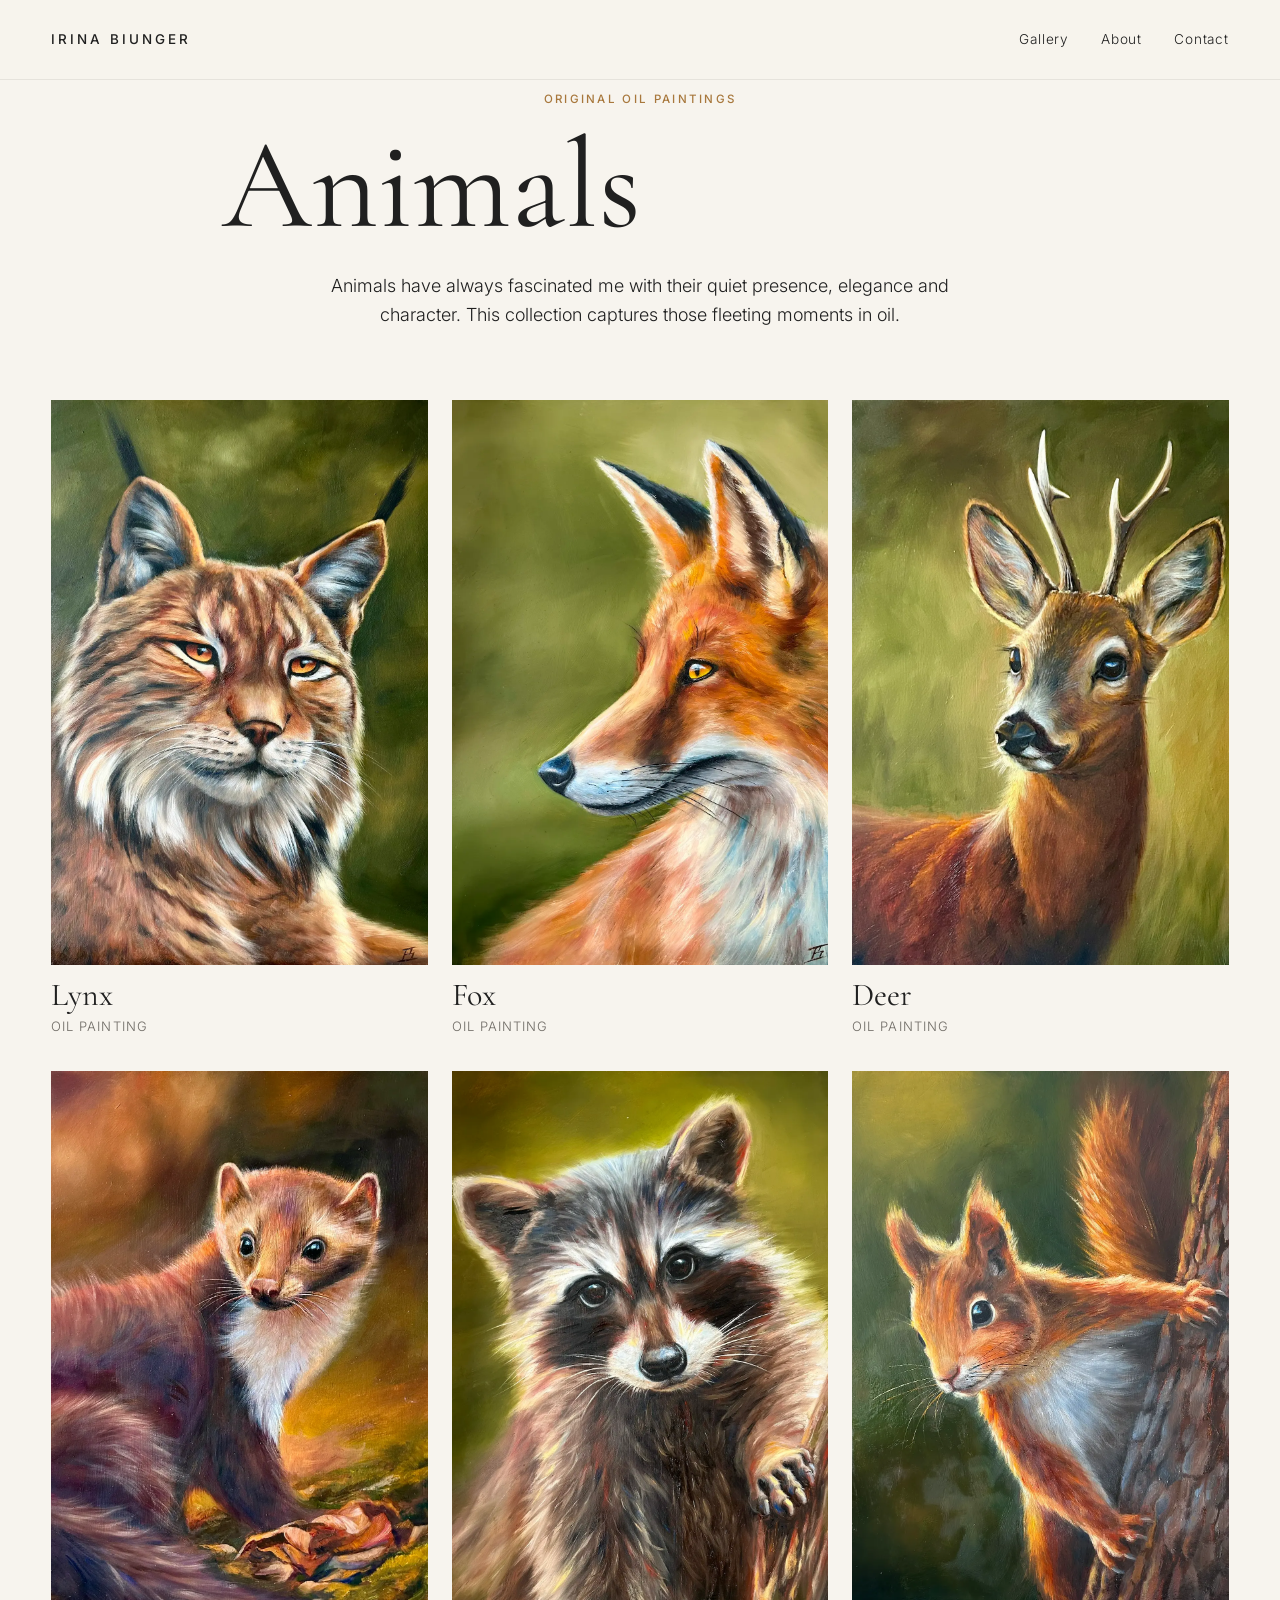
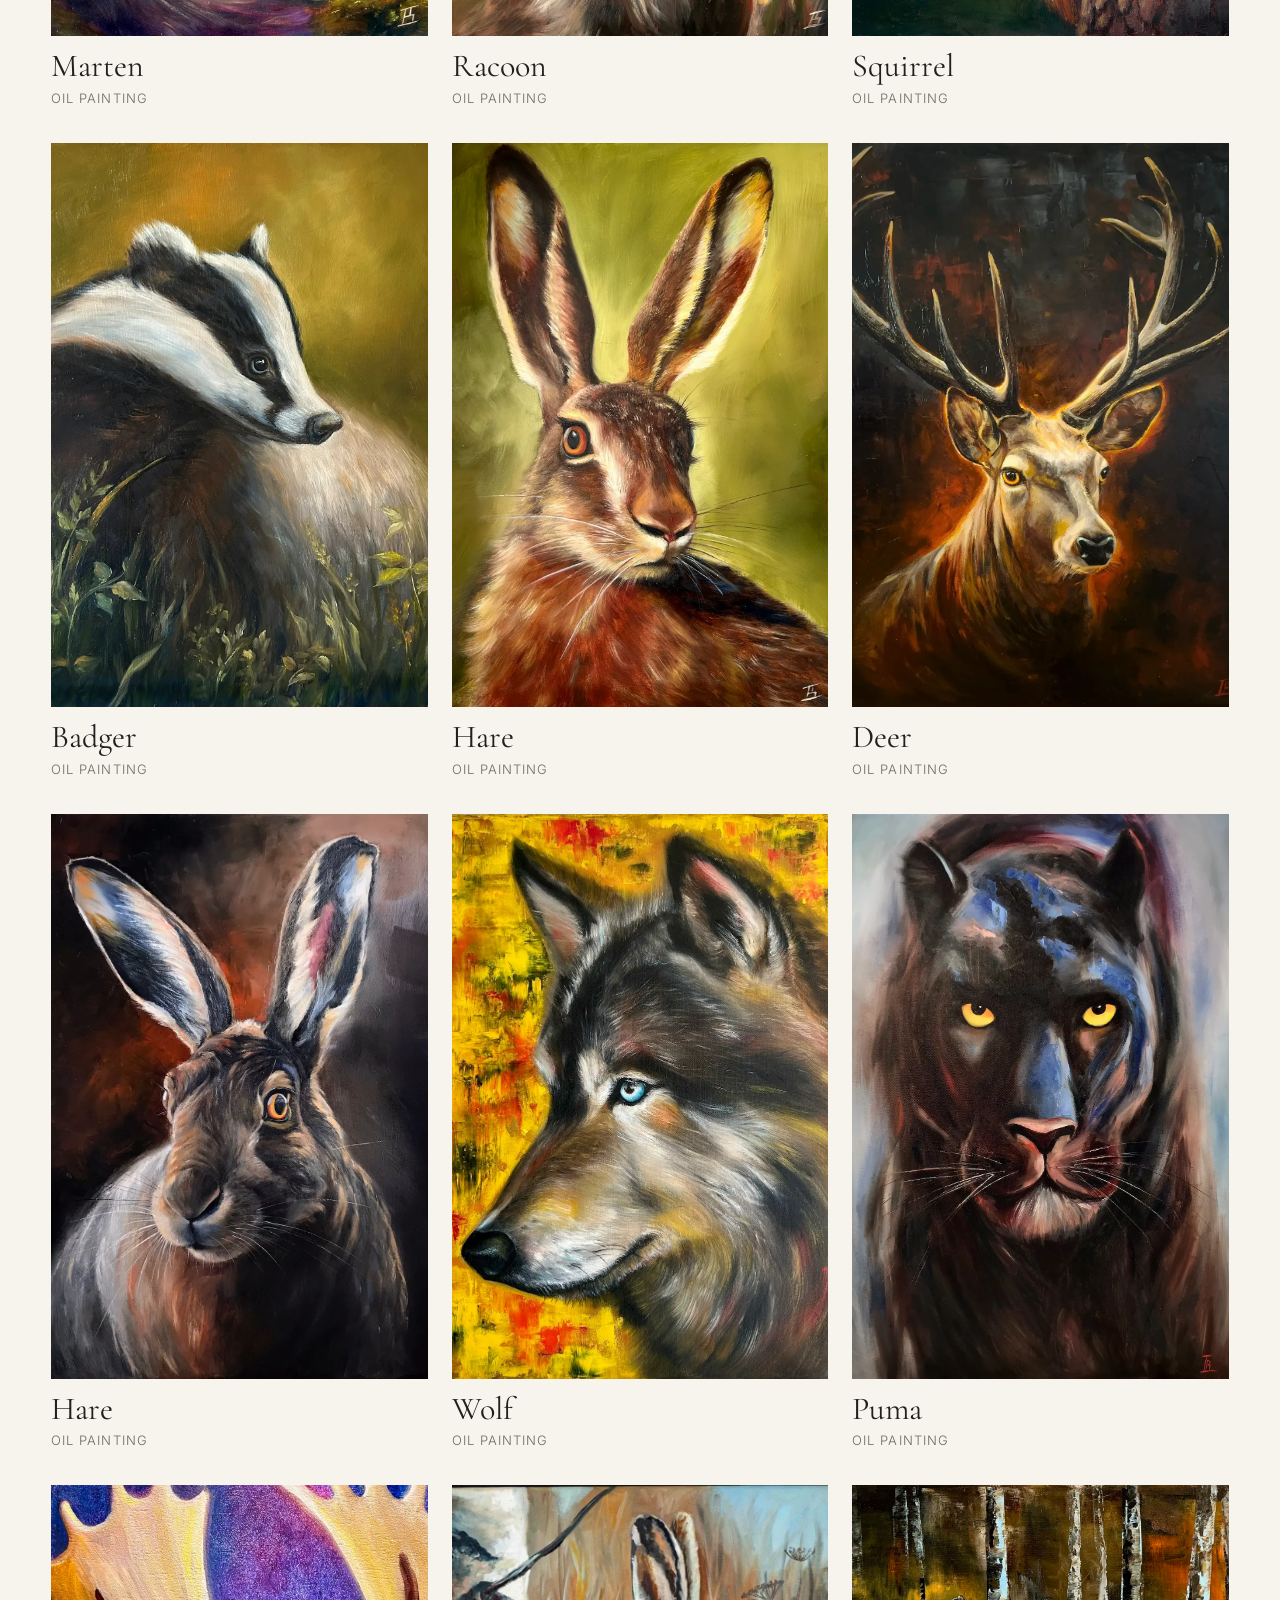
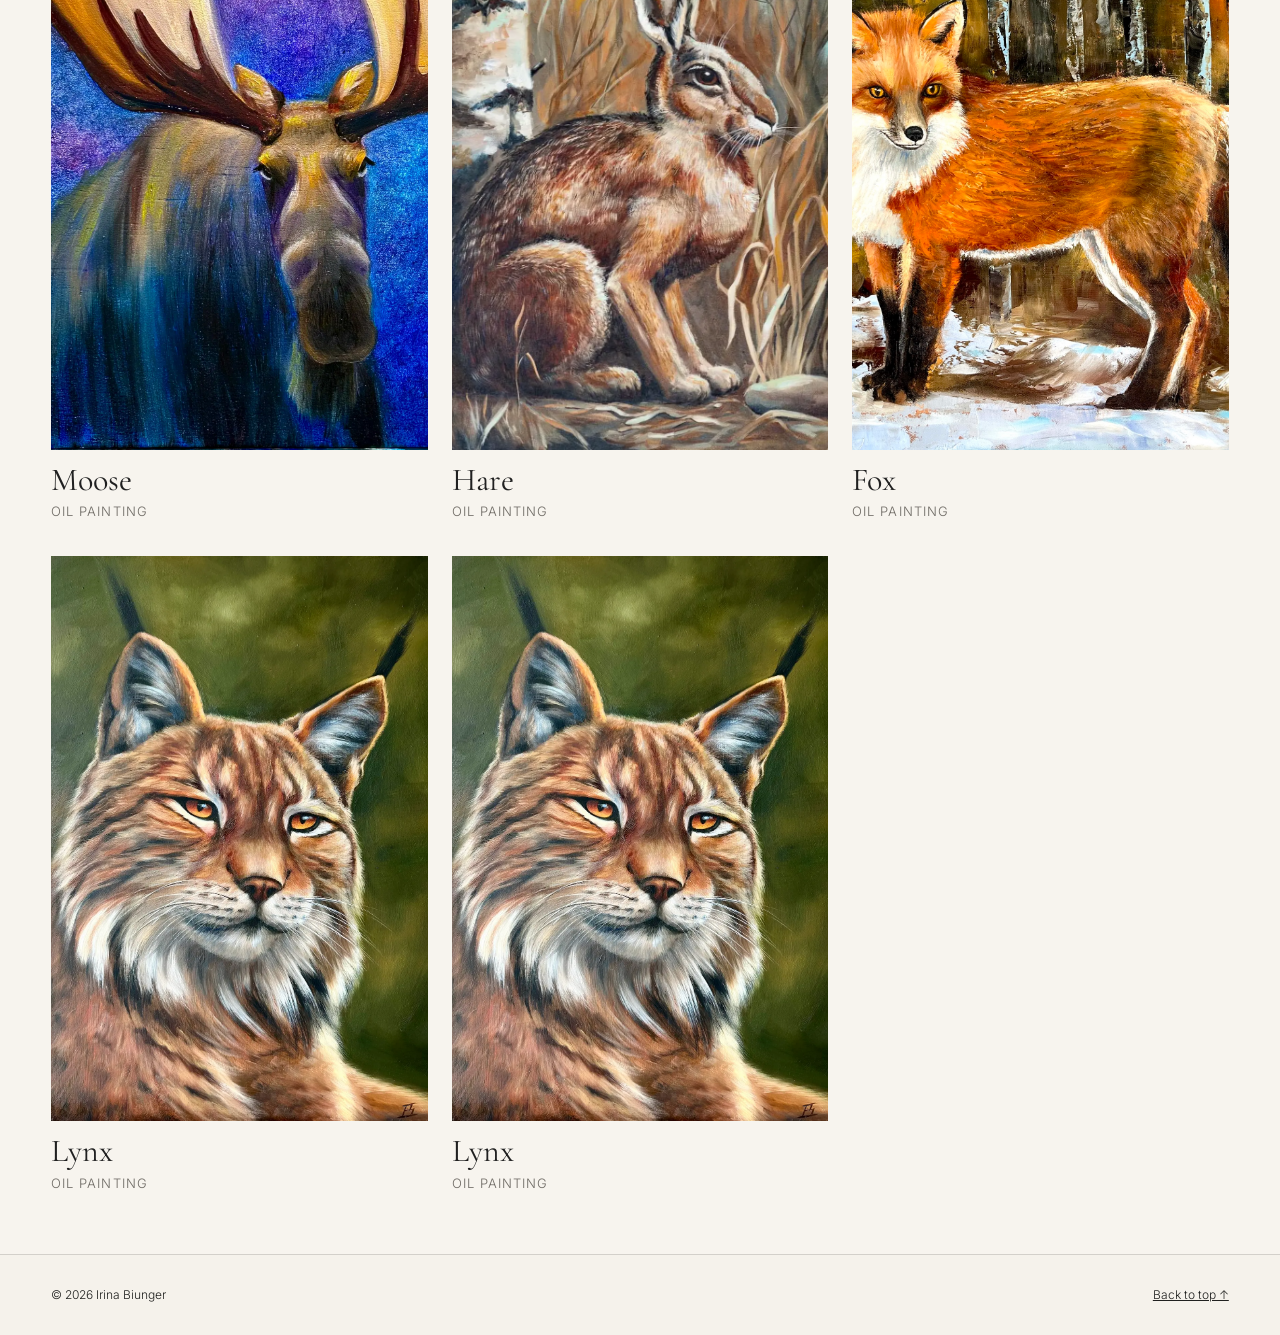
==== animals.html @ ee0f9d4d "Animals added" ====
<!DOCTYPE html>
<html lang="en">
<head>
  <meta charset="UTF-8">
  <meta name="viewport" content="width=device-width, initial-scale=1.0">
  <meta name="description" content="Original animal paintings by artist Irina Biunger. A collection of oil paintings inspired by deers, hares and other animals.">
  <title>Bird Paintings | Irina Biunger</title>
  <link rel="preconnect" href="https://fonts.googleapis.com">
  <link rel="preconnect" href="https://fonts.gstatic.com" crossorigin>
  <link href="https://fonts.googleapis.com/css2?family=Cormorant+Garamond:wght@400;500;600&family=Inter:wght@300;400;500&display=swap" rel="stylesheet">
  <link rel="stylesheet" href="style.css">
</head>
<body>
  <header class="site-header">
    <a class="logo" href="index.html">IRINA BIUNGER</a>
    <button class="menu-button" aria-label="Open menu" aria-expanded="false">Menu</button>
    <nav class="nav" aria-label="Main navigation">
      <a href="#gallery">Gallery</a>
      <a href="#about">About</a>
      <a href="#contact">Contact</a>
    </nav>
  </header>

  <main>
    <section class="collection-hero">
    <p class="eyebrow">Original oil paintings</p>
    <h1>Animals</h1>

    <p class="collection-intro">
      Animals have always fascinated me with their quiet presence, elegance and character. This collection captures those fleeting moments in oil.
    </p>
  </section>

  <section class="collection-section">
    <div class="collection-grid">
      
         <article class="painting-card">
        <img
          src="images/forest_encounters/animals-lynx-1.webp"
          alt="Lynx oil painting by Irina Biunger"
        >

         <div class="painting-details">
          <h2>Lynx</h2>
          <p>Oil painting</p>
        </div>
      </article>

        <article class="painting-card">
        <img
          src="images/forest_encounters/animals-fox-1.webp"
          alt="Fox oil painting by Irina Biunger"
        >

         <div class="painting-details">
          <h2>Fox</h2>
          <p>Oil painting</p>
        </div>
      </article>

        <article class="painting-card">
        <img
          src="images/forest_encounters/animals-deer-1.webp"
          alt="Deer oil painting by Irina Biunger"
        >

         <div class="painting-details">
          <h2>Deer</h2>
          <p>Oil painting</p>
        </div>
      </article>

        <article class="painting-card">
        <img
          src="images/forest_encounters/animals-marten-1.webp"
          alt="Marten oil painting by Irina Biunger"
        >

         <div class="painting-details">
          <h2>Marten</h2>
          <p>Oil painting</p>
        </div>
      </article>

        <article class="painting-card">
        <img
          src="images/forest_encounters/animals-racoon-1.webp"
          alt="Racoon oil painting by Irina Biunger"
        >

         <div class="painting-details">
          <h2>Racoon</h2>
          <p>Oil painting</p>
        </div>
      </article>

        <article class="painting-card">
        <img
          src="images/forest_encounters/animals-squirrel-1.webp"
          alt="Squirrel oil painting by Irina Biunger"
        >

         <div class="painting-details">
          <h2>Squirrel</h2>
          <p>Oil painting</p>
        </div>
      </article>

        <article class="painting-card">
        <img
          src="images/forest_encounters/animals-badger-1.webp"
          alt="Badger oil painting by Irina Biunger"
        >

         <div class="painting-details">
          <h2>Badger</h2>
          <p>Oil painting</p>
        </div>
      </article>

        <article class="painting-card">
        <img
          src="images/forest_encounters/animals-hare-1.webp"
          alt="Hare oil painting by Irina Biunger"
        >

         <div class="painting-details">
          <h2>Hare</h2>
          <p>Oil painting</p>
        </div>
      </article>

        <article class="painting-card">
        <img
          src="images/forest_encounters/animals-deer-2.webp"
          alt="Deer oil painting by Irina Biunger"
        >

         <div class="painting-details">
          <h2>Deer</h2>
          <p>Oil painting</p>
        </div>
      </article>

        <article class="painting-card">
        <img
          src="images/forest_encounters/animals-hare-2.webp"
          alt="Hare oil painting by Irina Biunger"
        >

         <div class="painting-details">
          <h2>Hare</h2>
          <p>Oil painting</p>
        </div>
      </article>

        <article class="painting-card">
        <img
          src="images/forest_encounters/animals-wolf-1.webp"
          alt="Wolf oil painting by Irina Biunger"
        >

         <div class="painting-details">
          <h2>Wolf</h2>
          <p>Oil painting</p>
        </div>
      </article>

        <article class="painting-card">
        <img
          src="images/forest_encounters/animals-puma-1.webp"
          alt="Puma oil painting by Irina Biunger"
        >

         <div class="painting-details">
          <h2>Puma</h2>
          <p>Oil painting</p>
        </div>

      </article>
        <article class="painting-card">
        <img
          src="images/forest_encounters/animals-moose-1.webp"
          alt="Moose oil painting by Irina Biunger"
        >

         <div class="painting-details">
          <h2>Moose</h2>
          <p>Oil painting</p>
        </div>
      </article>

        <article class="painting-card">
        <img
          src="images/forest_encounters/animals-hare-3.webp"
          alt="Hare oil painting by Irina Biunger"
        >

         <div class="painting-details">
          <h2>Hare</h2>
          <p>Oil painting</p>
        </div>
      </article>

        <article class="painting-card">
        <img
          src="images/forest_encounters/animals-fox-2.JPEG"
          alt="Fox oil painting by Irina Biunger"
        >

         <div class="painting-details">
          <h2>Fox</h2>
          <p>Oil painting</p>
        </div>
      </article>

        <article class="painting-card">
        <img
          src="images/forest_encounters/animals-lynx-1.webp"
          alt="Lynx oil painting by Irina Biunger"
        >

         <div class="painting-details">
          <h2>Lynx</h2>
          <p>Oil painting</p>
        </div>
      </article>

        <article class="painting-card">
        <img
          src="images/forest_encounters/animals-lynx-1.webp"
          alt="Lynx oil painting by Irina Biunger"
        >

         <div class="painting-details">
          <h2>Lynx</h2>
          <p>Oil painting</p>
        </div>
      </article>


      
       




    </div>
  </section>
  </main>

  <footer>
    <p>© <span id="year"></span> Irina Biunger</p>
    <a href="#home">Back to top ↑</a>
  </footer>

  <script src="script.js"></script>
</body>
</html>
---- style.css ----
* {
  box-sizing: border-box;
}

:root {
  --ink: #20211f;
  --paper: #f5f2eb;
  --soft: #e9e4da;
  --muted: #6c6d67;
  --line: rgba(32, 33, 31, 0.16);
}

html {
  scroll-behavior: smooth;
}

body {
  margin: 0;
  background: var(--paper);
  color: var(--ink);
  font-family: "Inter", Arial, sans-serif;
  font-weight: 300;
  line-height: 1.7;
}

img {
  display: block;
  width: 100%;
}

a {
  color: inherit;
}

.site-header {
  position: absolute;
  z-index: 10;
  top: 0;
  left: 0;
  width: 100%;
  display: flex;
  align-items: center;
  justify-content: space-between;
  padding: 28px 4vw;
  color: white;
}

.logo {
  text-decoration: none;
  font-size: 0.84rem;
  font-weight: 500;
  letter-spacing: 0.22em;
}

.nav {
  display: flex;
  gap: 32px;
}

.nav a {
  text-decoration: none;
  font-size: 0.85rem;
  letter-spacing: 0.06em;
}

.menu-button {
  display: none;
  padding: 0;
  border: 0;
  background: transparent;
  color: inherit;
  font: inherit;
}


.eyebrow {
  margin: 0 0 16px;
  font-size: 0.72rem;
  font-weight: 500;
  letter-spacing: 0.2em;
  text-transform: uppercase;
}

h1, h2, h3 {
  font-family: "Cormorant Garamond", Georgia, serif;
  font-weight: 500;
  line-height: 0.98;
}

h1 {
  max-width: 760px;
  margin: 0 0 42px;
  font-size: clamp(4rem, 9vw, 8rem);
}

h2 {
  margin: 0;
  font-size: clamp(3rem, 6vw, 5.6rem);
}

h3 {
  margin: 0;
  font-size: 2.15rem;
}

.button {
  display: inline-block;
  padding: 13px 22px;
  border: 1px solid;
  text-decoration: none;
  font-size: 0.75rem;
  font-weight: 500;
  letter-spacing: 0.13em;
  text-transform: uppercase;
}

.button-light {
  border-color: rgba(255,255,255,.7);
}

.button-light:hover {
  background: white;
  color: var(--ink);
}

.intro {
  max-width: 1080px;
  margin: 0 auto;
  padding: 130px 6vw;
  text-align: center;
}

.intro h2 {
  font-size: clamp(2.7rem, 5vw, 5rem);
  line-height: 1.05;
}

.gallery-section {
  padding: 40px 4vw 130px;
}

.section-heading {
  display: grid;
  grid-template-columns: 1fr 1fr;
  align-items: end;
  gap: 40px;
  margin-bottom: 48px;
  padding-bottom: 25px;
  border-bottom: 1px solid var(--line);
}

.section-heading > p {
  max-width: 490px;
  justify-self: end;
  margin: 0;
  color: var(--muted);
}

.gallery-grid {
  display: grid;
  grid-template-columns: repeat(3, minmax(0, 1fr));
  gap: 32px;
}

.art-card {
  position: relative;
  min-height: 560px;
  overflow: hidden;
  background: var(--soft);
}

.art-card-large {
  min-height: 760px;
}

.art-card-wide {
  grid-column: 1 / -1;
  min-height: 620px;
}

.art-card img {
  height: 100%;
  object-fit: cover;
  transition: transform .7s ease;
}

.art-card:hover img {
  transform: scale(1.025);
}

.art-info {
  position: absolute;
  right: 0;
  bottom: 0;
  left: 0;
  padding: 55px 32px 28px;
  color: white;
  background: linear-gradient(transparent, rgba(0,0,0,.68));
}

.art-info p {
  margin: 7px 0 0;
  font-size: .78rem;
  letter-spacing: .08em;
  text-transform: uppercase;
}

.about-section {
  display: grid;
  grid-template-columns: 1.05fr .95fr;
  min-height: 760px;
  background: #dfddd5;
}

.about-image img {
  height: 100%;
  object-fit: cover;
}

.about-text {
  display: flex;
  flex-direction: column;
  justify-content: center;
  padding: 8vw;
}

.about-text h2 {
  margin-bottom: 35px;
}

.about-text p {
  max-width: 560px;
  color: #4e504b;
}

.text-link {
  width: fit-content;
  margin-top: 18px;
  padding-bottom: 5px;
  border-bottom: 1px solid;
  text-decoration: none;
  font-size: .78rem;
  font-weight: 500;
  letter-spacing: .12em;
  text-transform: uppercase;
}

.contact-section {
  padding: 140px 6vw;
  text-align: center;
}

.contact-section > p:not(.eyebrow):not(.small-note) {
  max-width: 600px;
  margin: 30px auto 42px;
  color: var(--muted);
}

.contact-links {
  display: flex;
  flex-wrap: wrap;
  justify-content: center;
  gap: 15px 34px;
}

.contact-links a {
  text-underline-offset: 7px;
}

.small-note {
  margin-top: 48px;
  font-size: .76rem;
  color: var(--muted);
}

footer {
  display: flex;
  justify-content: space-between;
  padding: 30px 4vw;
  border-top: 1px solid var(--line);
  font-size: .75rem;
}

footer p {
  margin: 0;
}

@media (max-width: 760px) {
  .site-header {
    padding: 22px 20px;
  }

  .menu-button {
    display: block;
    cursor: pointer;
  }

  .nav {
    position: absolute;
    top: 65px;
    right: 20px;
    display: none;
    flex-direction: column;
    gap: 18px;
    min-width: 170px;
    padding: 22px;
    background: rgba(28, 29, 27, .96);
  }

  .nav.open {
    display: flex;
  }

  .hero {
    min-height: 820px;
  }

  .hero-content {
    width: calc(100% - 40px);
  }

  h1 {
    font-size: clamp(3.7rem, 16vw, 5.6rem);
  }

  .intro {
    padding: 95px 22px;
  }

  .gallery-section {
    padding: 30px 20px 90px;
  }

  .section-heading {
    grid-template-columns: 1fr;
  }

  .section-heading > p {
    justify-self: start;
  }

  .gallery-grid {
    grid-template-columns: 1fr;
  }

  .art-card,
  .art-card-large,
  .art-card-wide {
    grid-column: auto;
    min-height: 520px;
  }

  .about-section {
    grid-template-columns: 1fr;
  }

  .about-image {
    min-height: 520px;
  }

  .about-text {
    padding: 85px 24px;
  }

  .contact-section {
    padding: 100px 22px;
  }

  footer {
    gap: 20px;
    padding: 27px 20px;
  }
}
.hero {
  min-height: calc(100vh - 90px);
  display: grid;
  grid-template-columns: minmax(320px, 0.9fr) minmax(500px, 1.4fr);
  align-items: center;
  gap: 48px;
  padding: 40px 4%;
  background: #f7f4ee;
  color: #202020;
}

.hero-text {
  max-width: 620px;
}

.hero .eyebrow {
  margin: 0 0 26px;
  color: #a8783d;
  font-size: 13px;
  font-weight: 500;
  letter-spacing: 0.18em;
  text-transform: uppercase;
}

.hero h1 {
  margin: 0;
  font-family: "Cormorant Garamond", serif;
  font-size: clamp(64px, 6.5vw, 112px);
  font-weight: 400;
  line-height: 0.88;
  letter-spacing: -0.03em;
}

.hero-description {
  max-width: 540px;
  margin: 34px 0 0;
  font-size: 17px;
  line-height: 1.65;
}

.hero-buttons {
  display: flex;
  flex-wrap: wrap;
  gap: 16px;
  margin-top: 34px;
}

.hero .button {
  display: inline-flex;
  align-items: center;
  justify-content: center;
  min-height: 52px;
  padding: 0 28px;
  text-decoration: none;
  text-transform: uppercase;
  letter-spacing: 0.12em;
  font-size: 12px;
}

.button-dark {
  border: 1px solid #202020;
  background: #202020;
  color: #ffffff;
}

.button-outline {
  border: 1px solid #8d8d8d;
  background: transparent;
  color: #202020;
}

.hero-artworks {
  display: grid;
  grid-template-columns: 1fr 1fr;
  gap: 12px;
  height: min(76vh, 760px);
}

.hero-artworks img {
  width: 100%;
  height: 100%;
  min-width: 0;
  object-fit: cover;
  object-position: center;
  display: block;
}

@media (max-width: 1000px) {
  .hero {
    grid-template-columns: 1fr;
    padding-top: 120px;
  }

  .hero-artworks {
    height: 620px;
  }
}

@media (max-width: 650px) {
  .hero {
    padding: 110px 20px 30px;
  }

  .hero h1 {
    font-size: clamp(56px, 17vw, 82px);
  }

  .hero-artworks {
    grid-template-columns: 1fr;
    height: auto;
  }

  .hero-artworks img {
    height: 500px;
  }
}
.site-header {
    color: #202020;
    background: rgba(247, 244, 238, 0.96);
    border-bottom: 1px solid rgba(32, 32, 32, 0.08);
}

.site-header .logo,
.site-header .nav a,
.site-header .menu-button {
    color: #202020;
}

.card-link {
    text-decoration: none;
    color: inherit;
    display: block;
}

.collection-hero {
  padding: 90px 4vw 60px;
  background: #f7f4ee;
  color: #202020;
  text-align: center;
}

.collection-hero .eyebrow {
  margin: 0 0 18px;
  color: #a8783d;
}

.collection-hero h1 {
  margin: 0;
  font-family: "Cormorant Garamond", serif;
  font-size: clamp(72px, 10vw, 150px);
  font-weight: 400;
  line-height: 0.9;
}

.collection-intro {
  max-width: 620px;
  margin: 28px auto 0;
  font-size: 18px;
  line-height: 1.65;
}

.collection-section {
  padding: 10px 4vw 60px;
  background: #f7f4ee;
  color: #202020;
}

.collection-grid {
  display: grid;
  grid-template-columns: repeat(3, minmax(0, 1fr));
  gap: 34px 24px;
  max-width: 1500px;
  margin: 0 auto;
}

.painting-card img {
  display: block;
  width: 100%;
  aspect-ratio: 2 / 3;
  object-fit: cover;
  transition: transform 0.3s ease;
}

.painting-card:hover img {
    transform: scale(1.03);
}

.painting-details {
  padding-top: 14px;
}

.painting-details h2 {
  margin: 0;
  font-family: "Cormorant Garamond", serif;
  font-size: 32px;
  font-weight: 400;
}

.painting-details p {
  margin: 5px 0 0;
  color: #6f6b65;
  font-size: 13px;
  letter-spacing: 0.08em;
  text-transform: uppercase;
}

@media (max-width: 900px) {
  .collection-grid {
    grid-template-columns: repeat(2, minmax(0, 1fr));
  }
}

@media (max-width: 600px) {
  .collection-hero {
    padding: 140px 20px 70px;
  }

  .collection-section {
    padding: 20px 20px 40px;
  }

  .collection-grid {
    grid-template-columns: 1fr;
  }
}
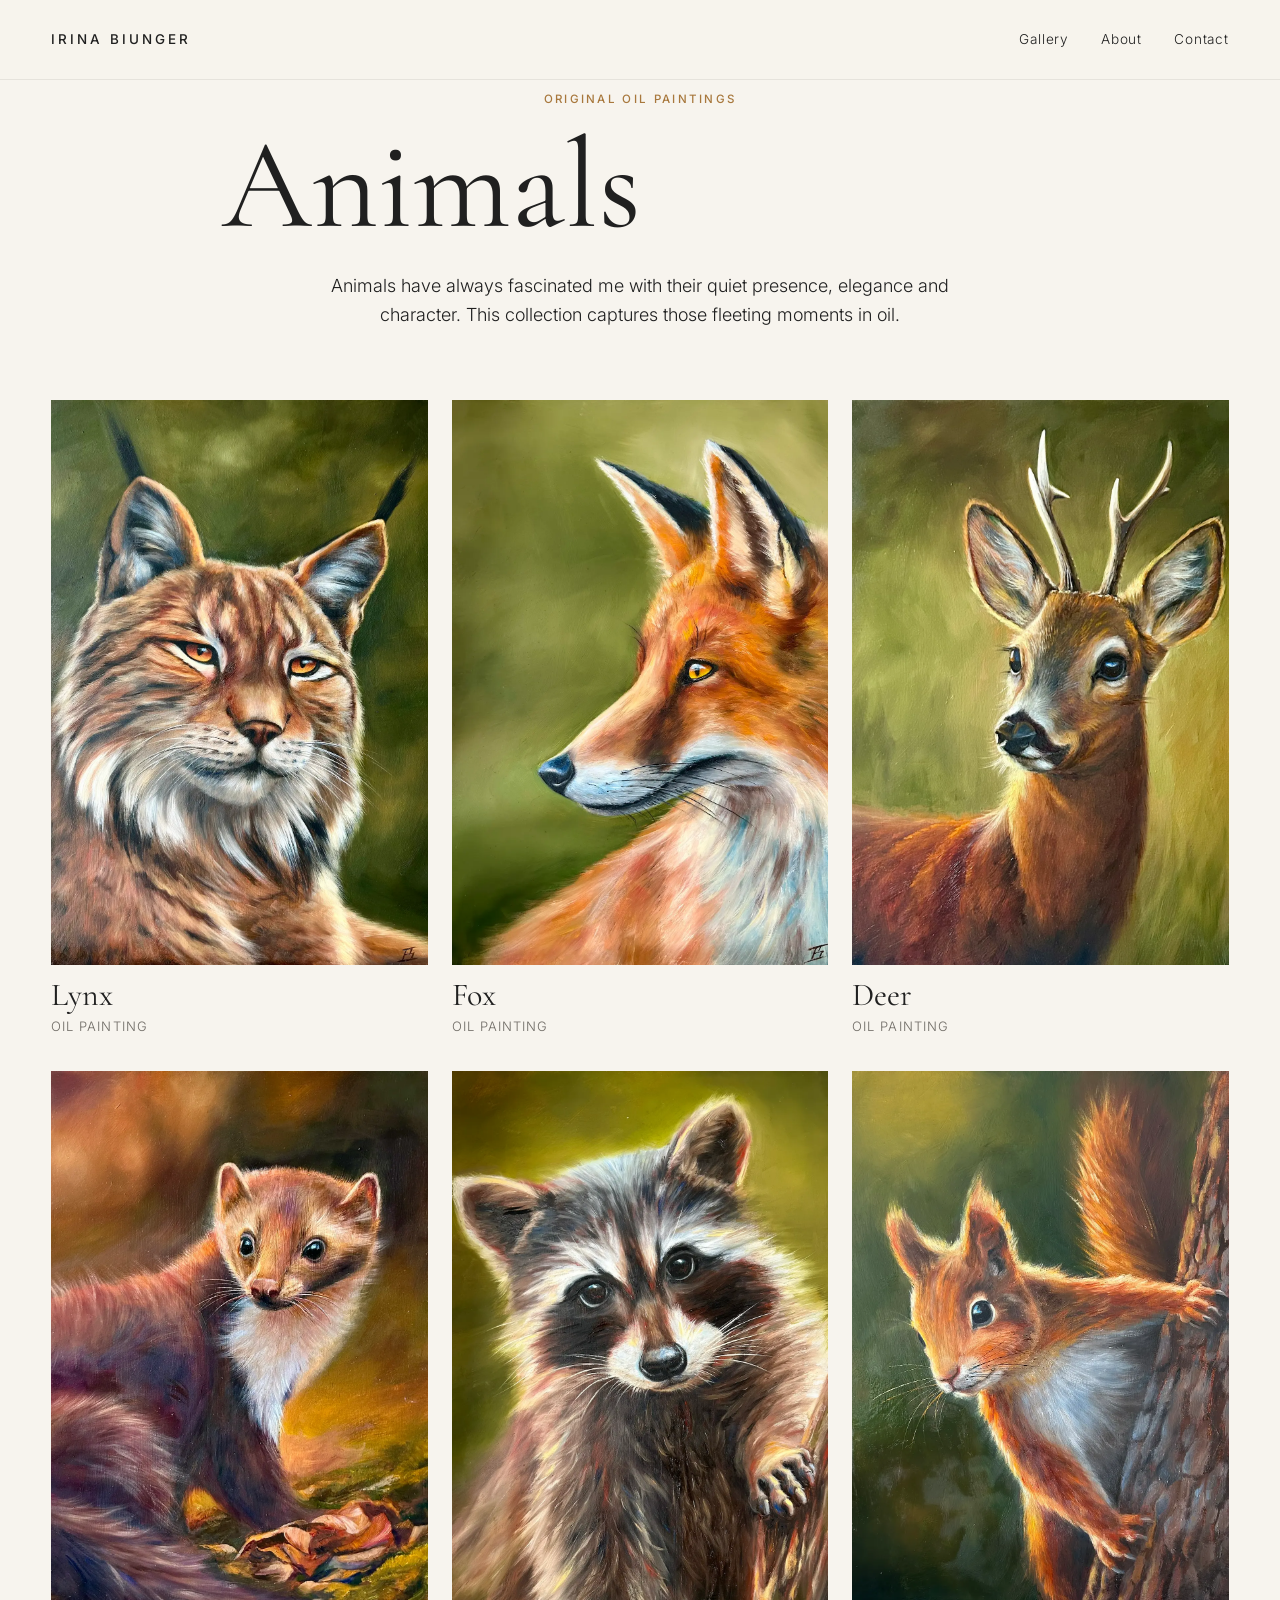
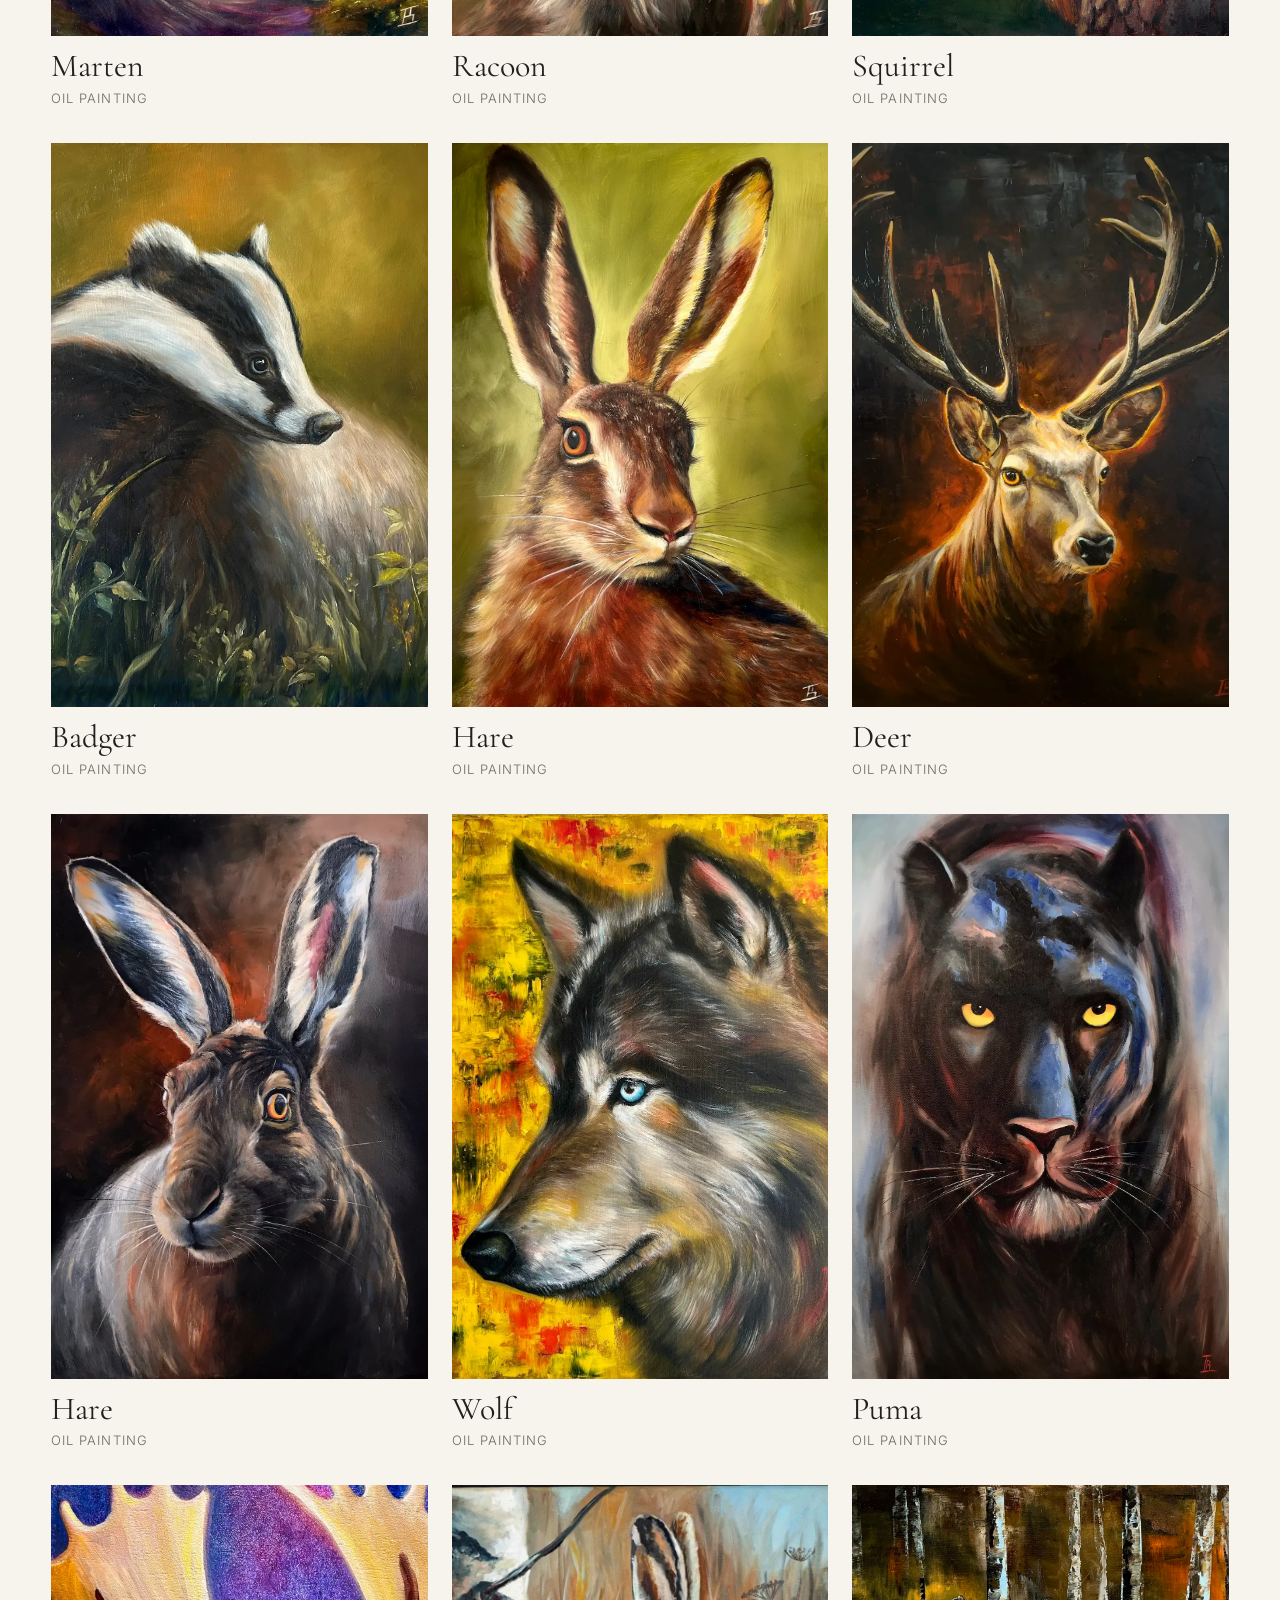
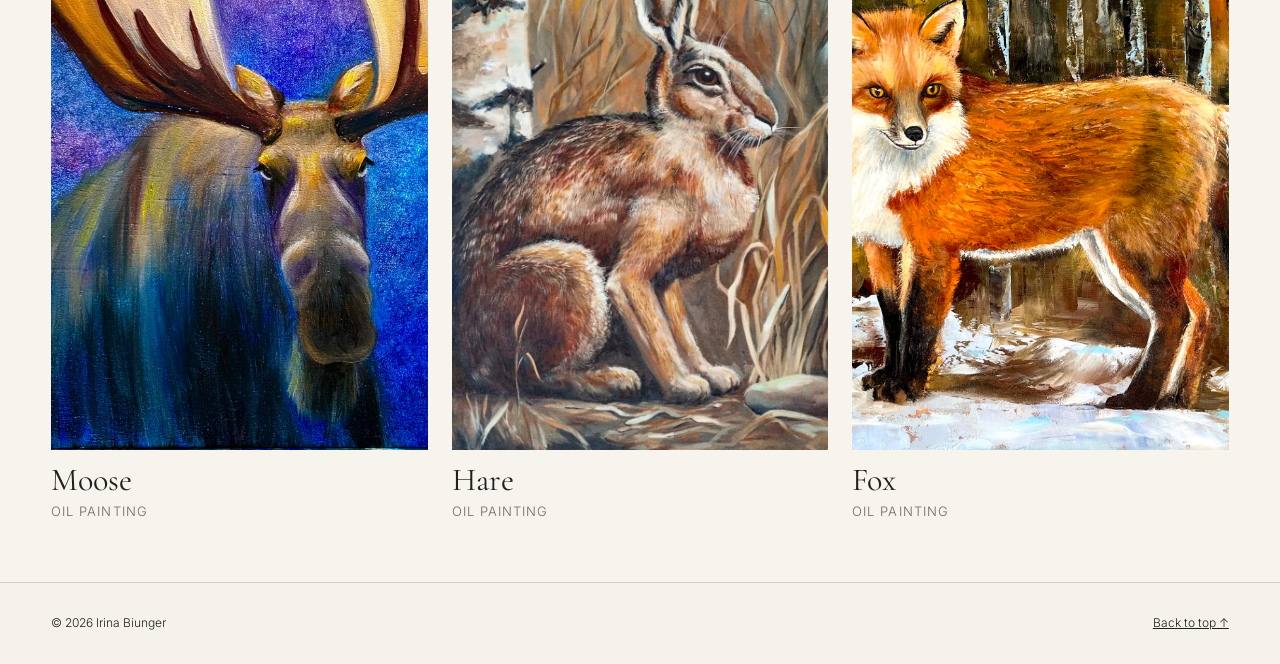
==== commit bcbe045d: "Update animals.html" ====
--- a/animals.html
+++ b/animals.html
@@ -214,35 +214,7 @@
         </div>
       </article>
 
-        <article class="painting-card">
-        <img
-          src="images/forest_encounters/animals-lynx-1.webp"
-          alt="Lynx oil painting by Irina Biunger"
-        >
-
-         <div class="painting-details">
-          <h2>Lynx</h2>
-          <p>Oil painting</p>
-        </div>
-      </article>
-
-        <article class="painting-card">
-        <img
-          src="images/forest_encounters/animals-lynx-1.webp"
-          alt="Lynx oil painting by Irina Biunger"
-        >
-
-         <div class="painting-details">
-          <h2>Lynx</h2>
-          <p>Oil painting</p>
-        </div>
-      </article>
-
-
-      
        
-
-
 
 
     </div>
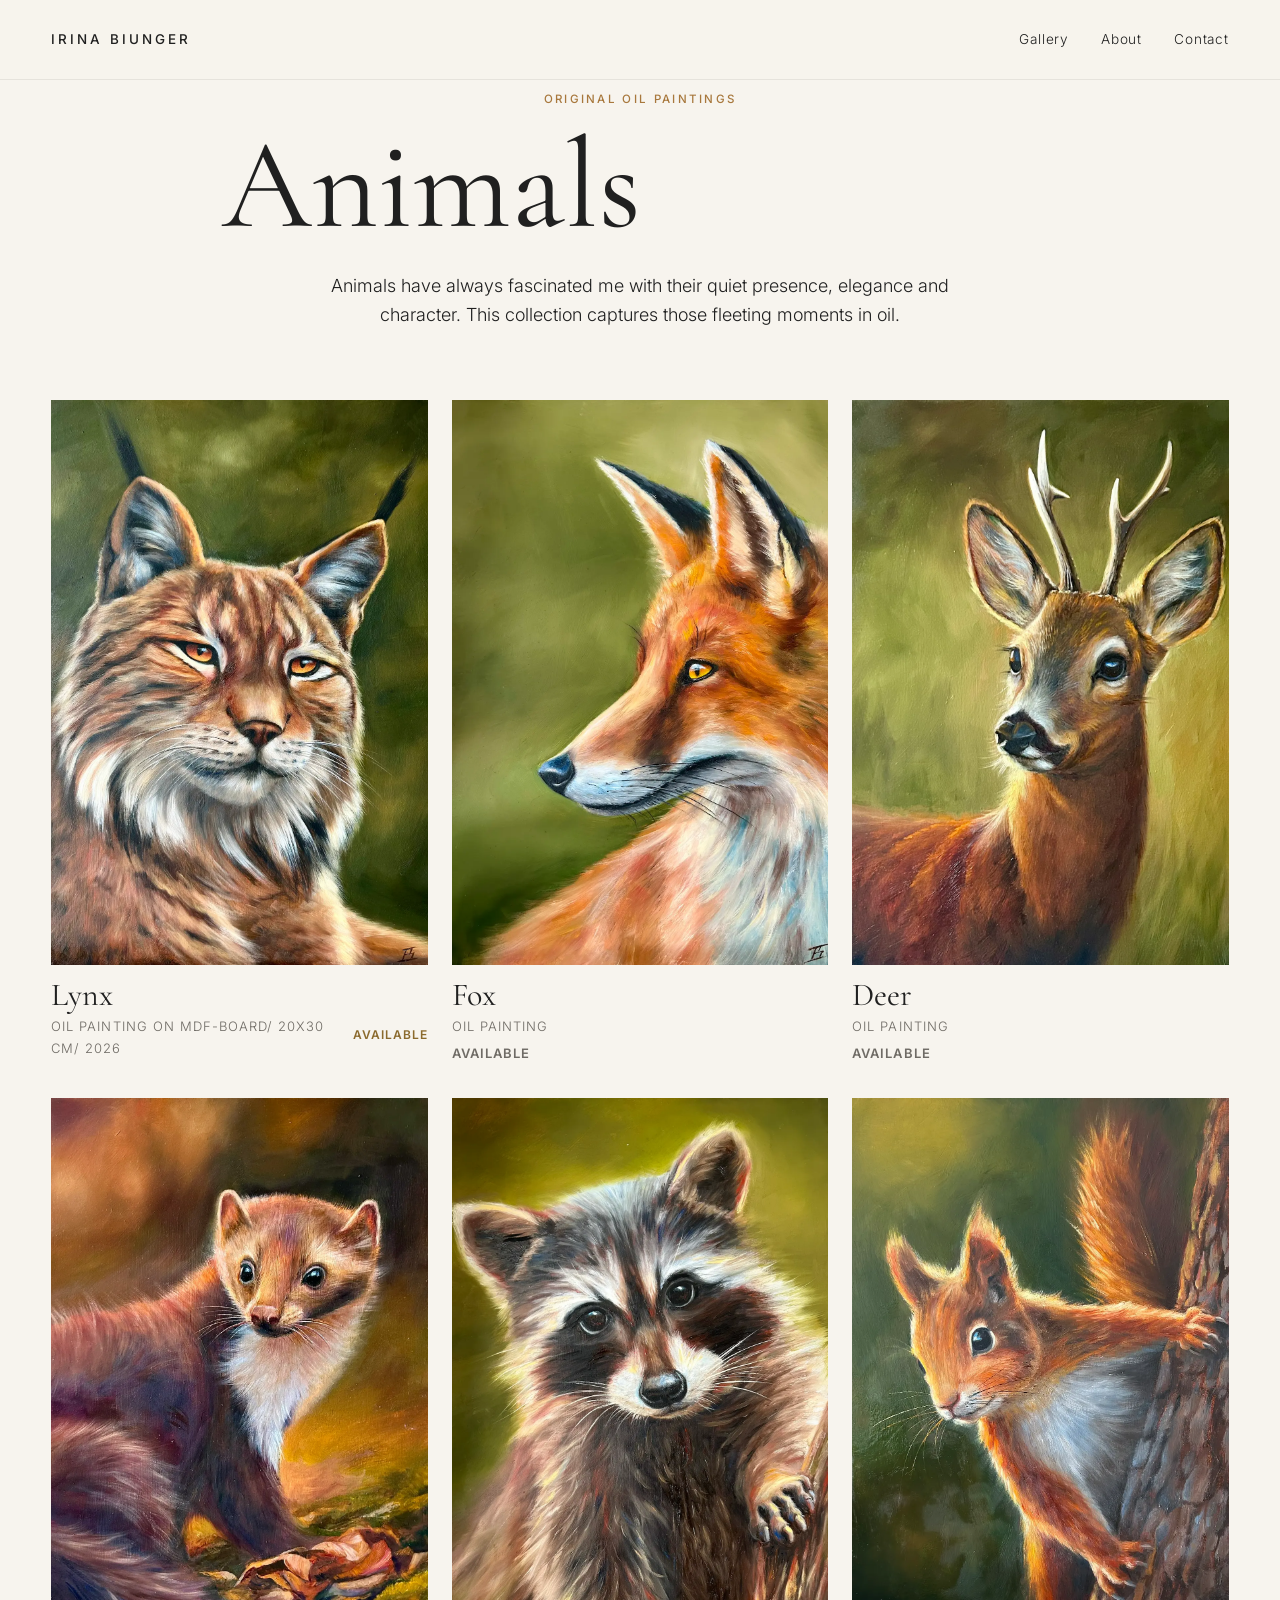
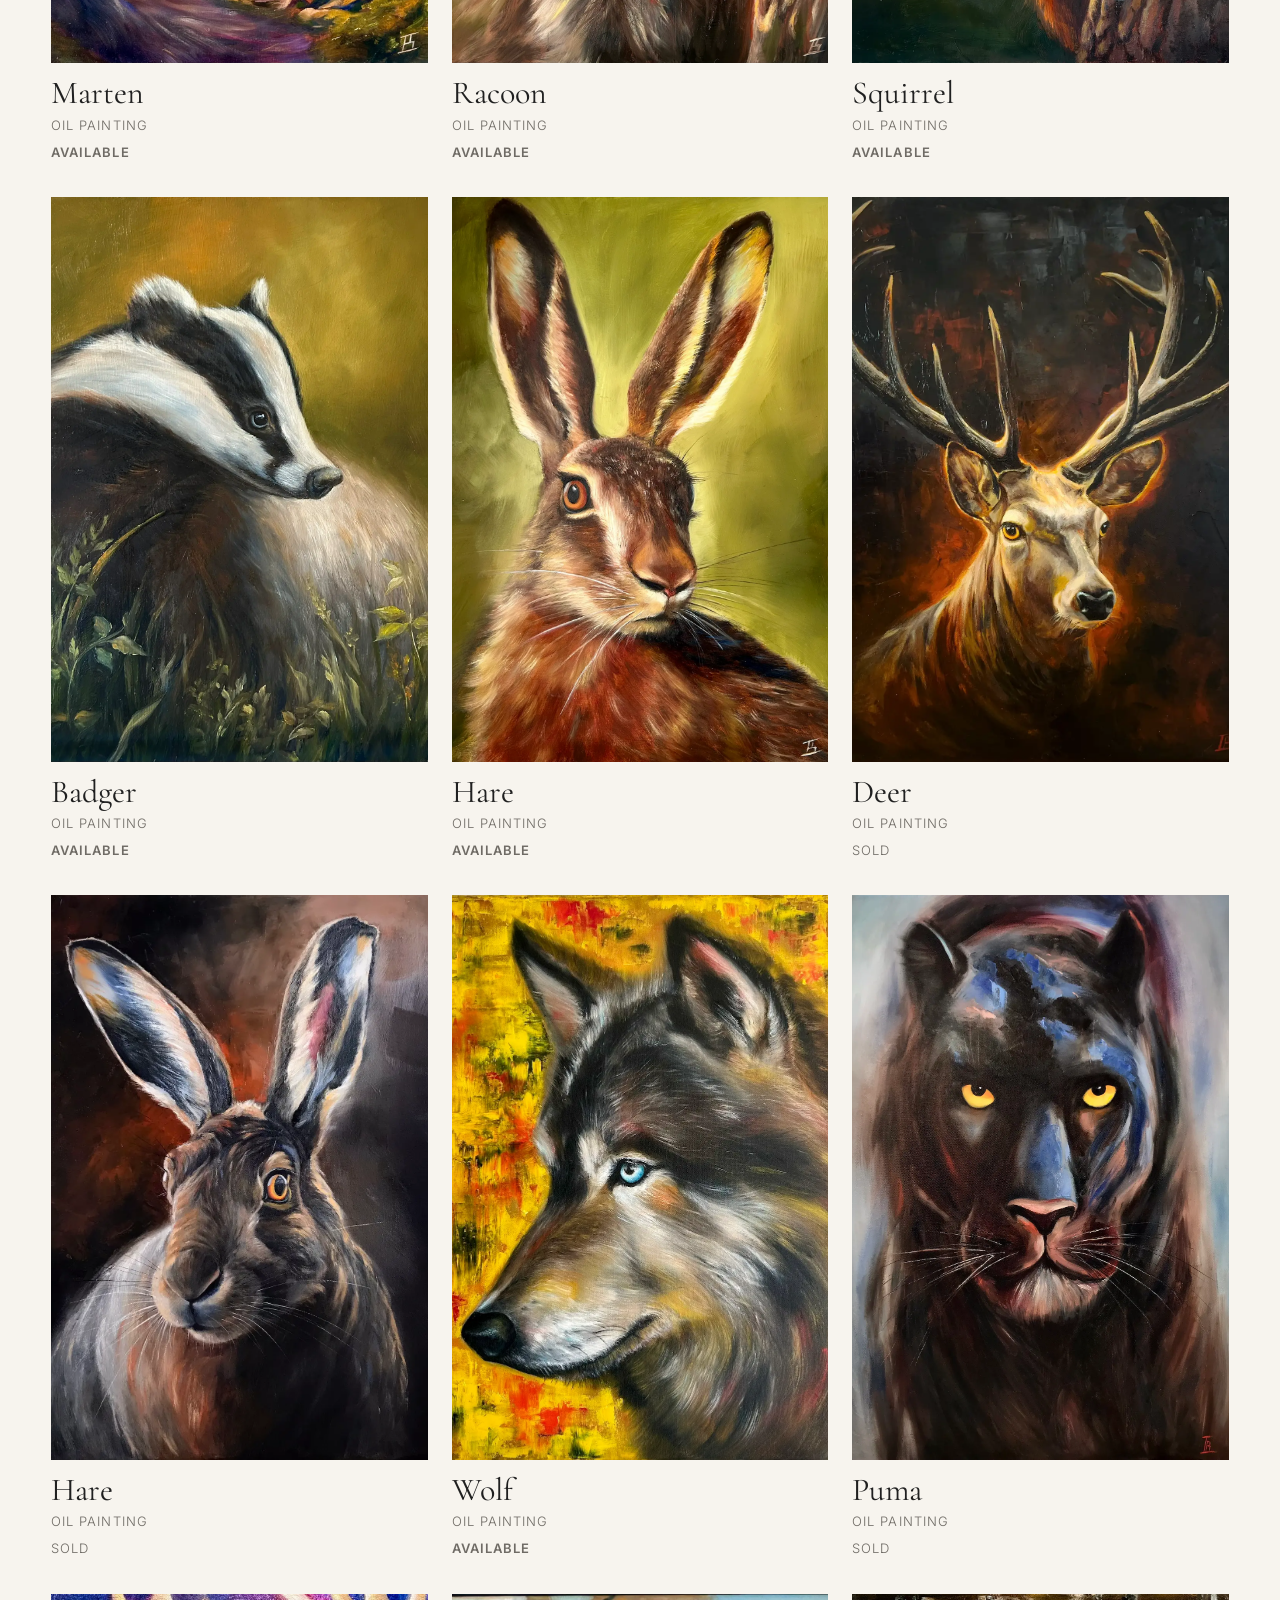
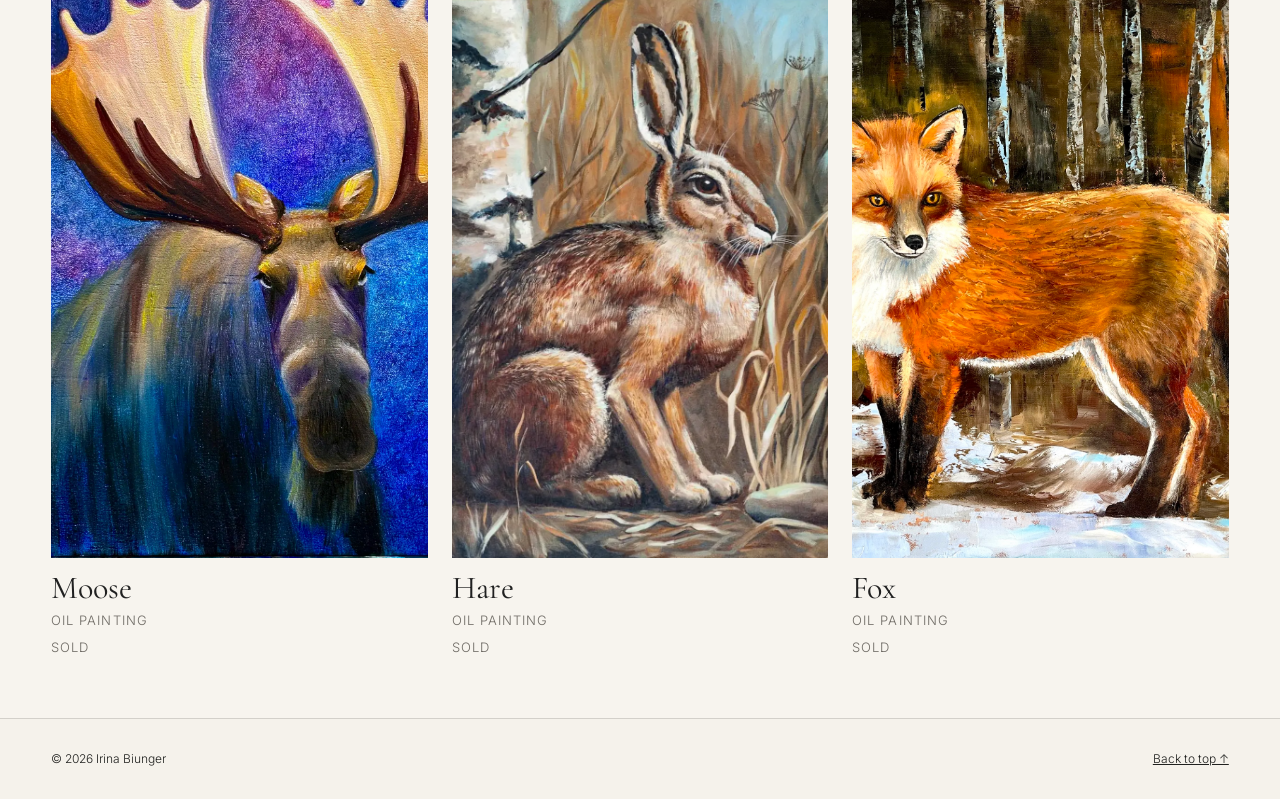
==== commit e3b3416b: "Status Sold and availble added" ====
--- a/animals.html
+++ b/animals.html
@@ -42,7 +42,11 @@
 
          <div class="painting-details">
           <h2>Lynx</h2>
-          <p>Oil painting</p>
+          <div class="painting-meta">
+          <p>Oil painting on MDF-Board/ 20x30 cm/ 2026 </p>
+          <span class="status available">Available</span>
+          </div>
+
         </div>
       </article>
 
@@ -55,6 +59,7 @@
          <div class="painting-details">
           <h2>Fox</h2>
           <p>Oil painting</p>
+          <p class="status available">Available</p>
         </div>
       </article>
 
@@ -67,6 +72,7 @@
          <div class="painting-details">
           <h2>Deer</h2>
           <p>Oil painting</p>
+          <p class="status available">Available</p>
         </div>
       </article>
 
@@ -79,6 +85,7 @@
          <div class="painting-details">
           <h2>Marten</h2>
           <p>Oil painting</p>
+          <p class="status available">Available</p>
         </div>
       </article>
 
@@ -91,6 +98,7 @@
          <div class="painting-details">
           <h2>Racoon</h2>
           <p>Oil painting</p>
+          <p class="status available">Available</p>
         </div>
       </article>
 
@@ -103,6 +111,7 @@
          <div class="painting-details">
           <h2>Squirrel</h2>
           <p>Oil painting</p>
+          <p class="status available">Available</p>
         </div>
       </article>
 
@@ -115,6 +124,7 @@
          <div class="painting-details">
           <h2>Badger</h2>
           <p>Oil painting</p>
+          <p class="status available">Available</p>
         </div>
       </article>
 
@@ -127,6 +137,7 @@
          <div class="painting-details">
           <h2>Hare</h2>
           <p>Oil painting</p>
+          <p class="status available">Available</p>
         </div>
       </article>
 
@@ -139,6 +150,7 @@
          <div class="painting-details">
           <h2>Deer</h2>
           <p>Oil painting</p>
+          <p class="status sold">Sold</p>
         </div>
       </article>
 
@@ -151,6 +163,7 @@
          <div class="painting-details">
           <h2>Hare</h2>
           <p>Oil painting</p>
+          <p class="status sold">Sold</p>
         </div>
       </article>
 
@@ -163,6 +176,7 @@
          <div class="painting-details">
           <h2>Wolf</h2>
           <p>Oil painting</p>
+          <p class="status available">Available</p>
         </div>
       </article>
 
@@ -175,6 +189,7 @@
          <div class="painting-details">
           <h2>Puma</h2>
           <p>Oil painting</p>
+          <p class="status sold">Sold</p>
         </div>
 
       </article>
@@ -187,6 +202,7 @@
          <div class="painting-details">
           <h2>Moose</h2>
           <p>Oil painting</p>
+          <p class="status sold">Sold</p>
         </div>
       </article>
 
@@ -199,6 +215,7 @@
          <div class="painting-details">
           <h2>Hare</h2>
           <p>Oil painting</p>
+          <p class="status sold">Sold</p>
         </div>
       </article>
 
@@ -211,6 +228,7 @@
          <div class="painting-details">
           <h2>Fox</h2>
           <p>Oil painting</p>
+          <p class="status sold">Sold</p>
         </div>
       </article>
 
--- a/style.css
+++ b/style.css
@@ -595,4 +595,25 @@
   .collection-grid {
     grid-template-columns: 1fr;
   }
+}
+
+.painting-meta {
+    display: flex;
+    justify-content: space-between;
+    align-items: center;
+}
+
+.status {
+    font-size: 12px;
+    text-transform: uppercase;
+    letter-spacing: 1px;
+}
+
+.sold {
+    color: #8a8783;
+}
+
+.available {
+    color: #8b6a2d;
+    font-weight: 600;
 }
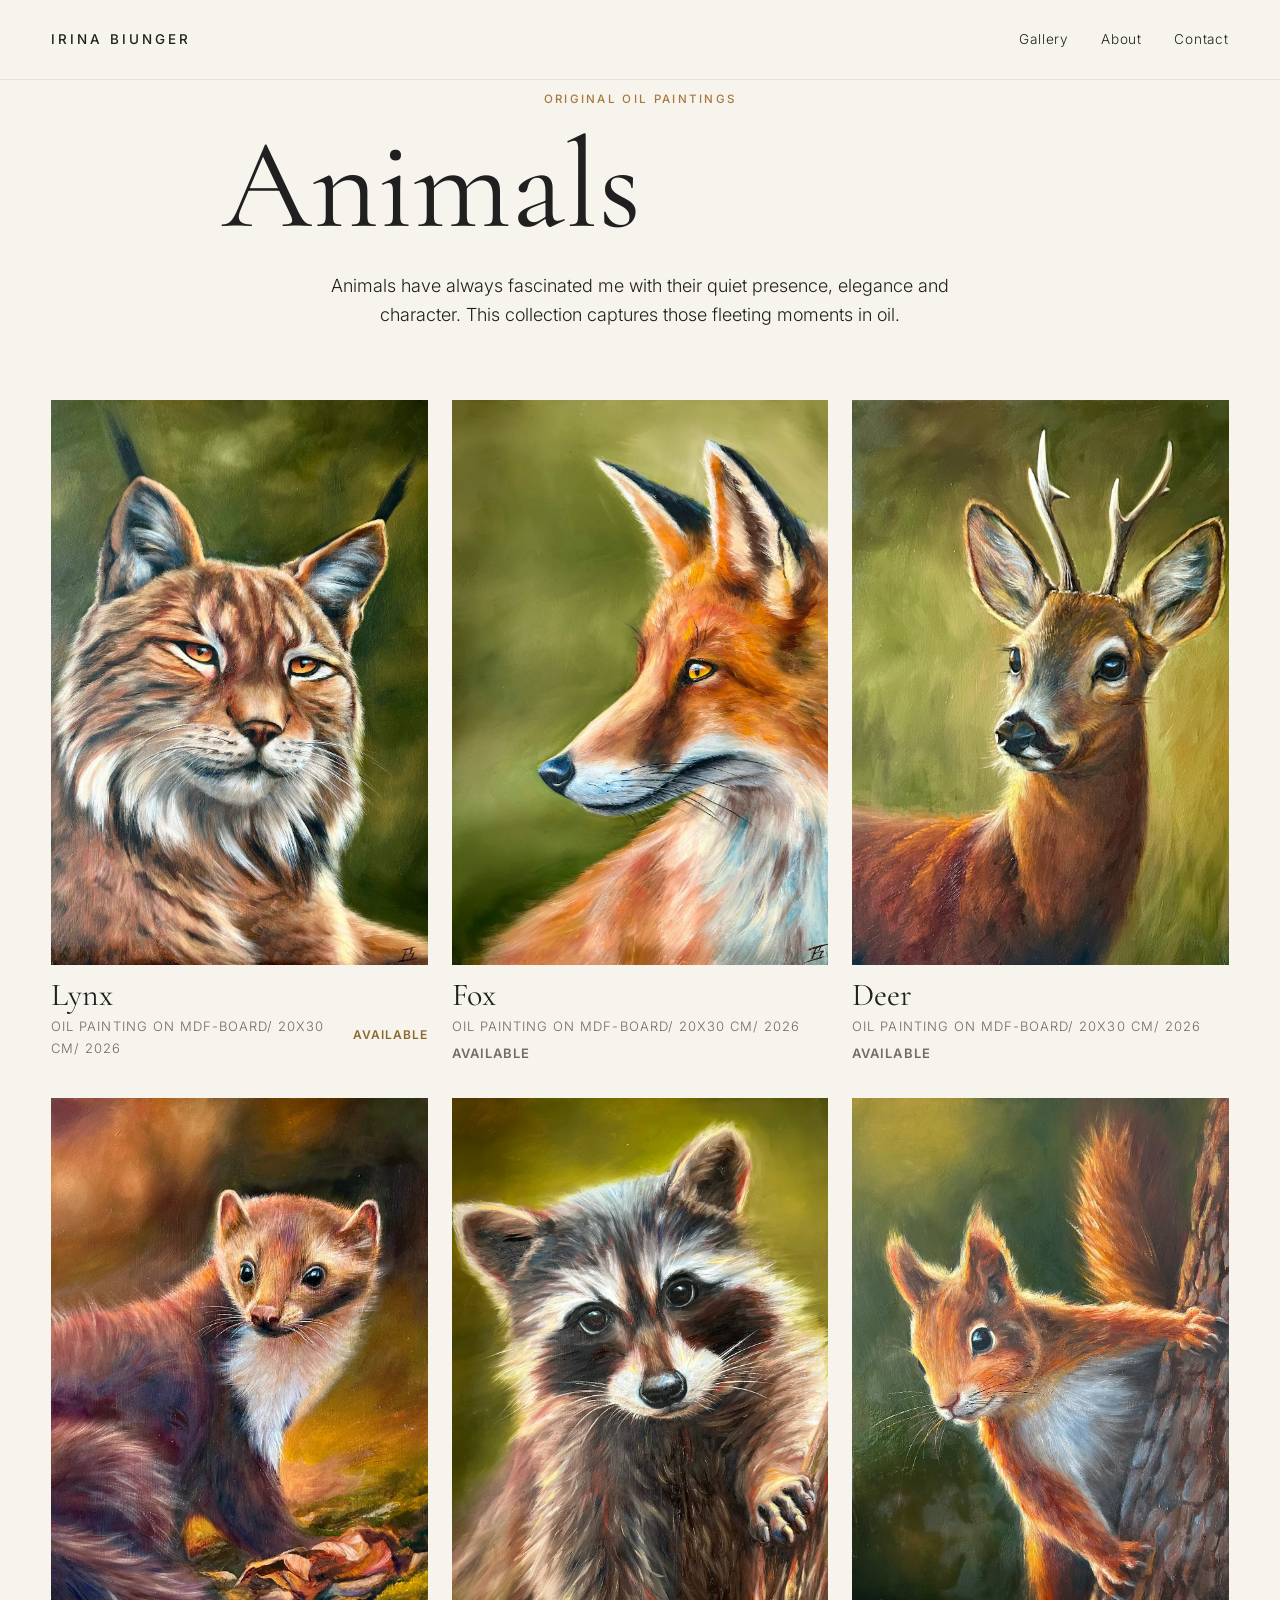
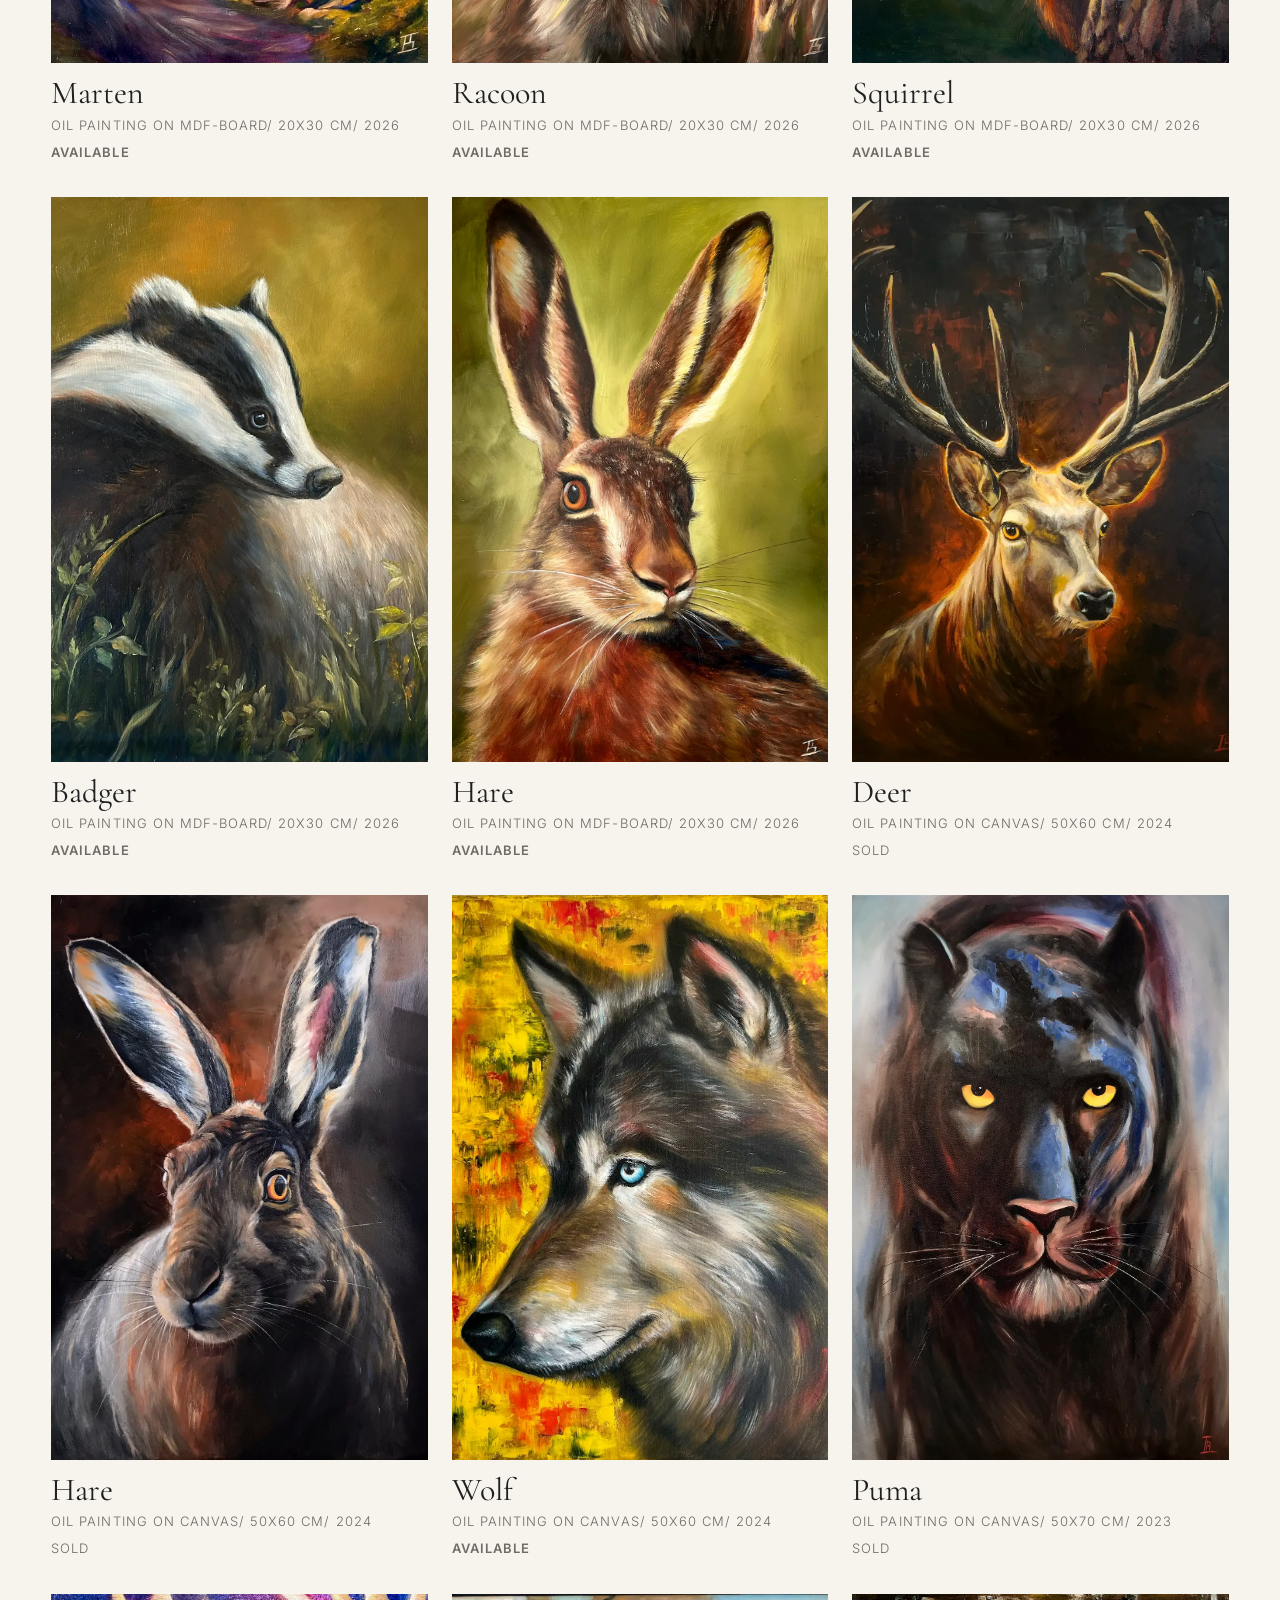
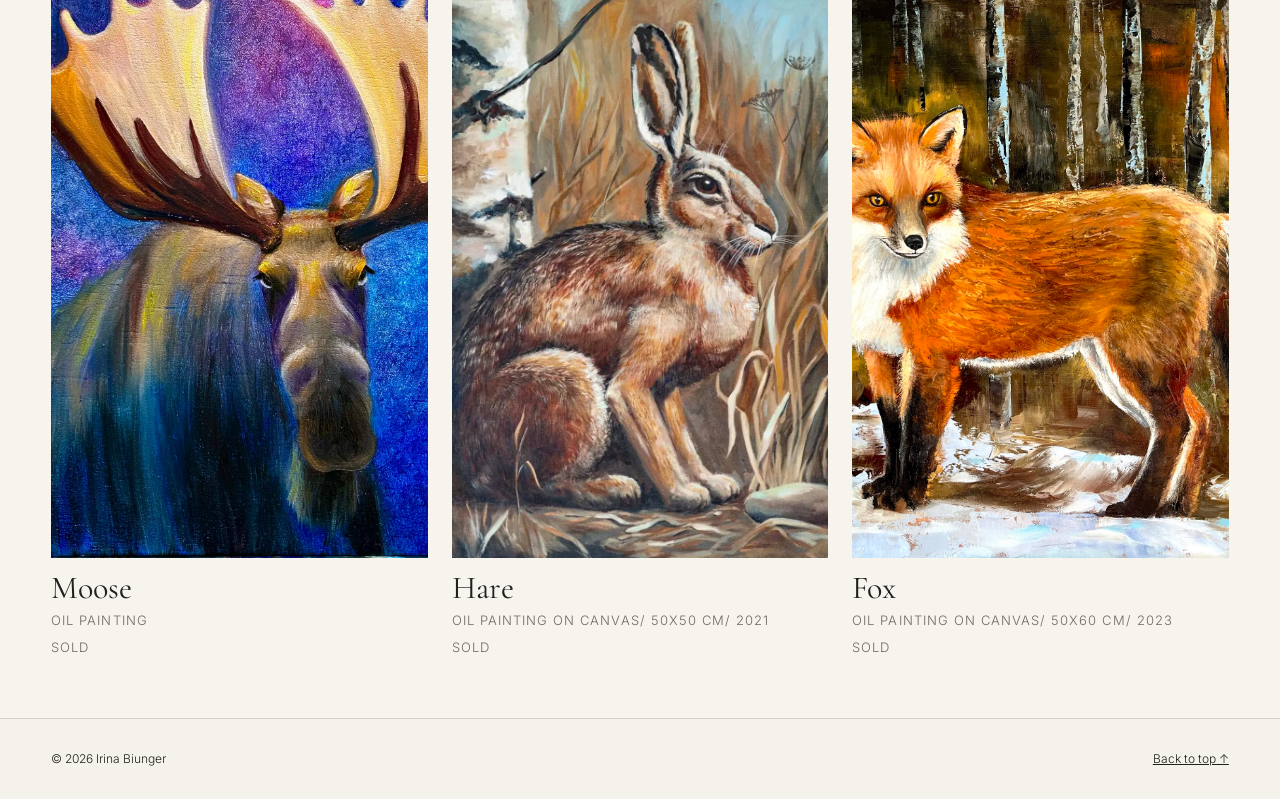
==== commit 8cf7b7f4: "Paintings information added" ====
--- a/animals.html
+++ b/animals.html
@@ -58,7 +58,7 @@
 
          <div class="painting-details">
           <h2>Fox</h2>
-          <p>Oil painting</p>
+          <p>Oil painting on MDF-Board/ 20x30 cm/ 2026</p>
           <p class="status available">Available</p>
         </div>
       </article>
@@ -71,7 +71,7 @@
 
          <div class="painting-details">
           <h2>Deer</h2>
-          <p>Oil painting</p>
+          <p>Oil painting on MDF-Board/ 20x30 cm/ 2026</p>
           <p class="status available">Available</p>
         </div>
       </article>
@@ -84,7 +84,7 @@
 
          <div class="painting-details">
           <h2>Marten</h2>
-          <p>Oil painting</p>
+          <p>Oil painting on MDF-Board/ 20x30 cm/ 2026</p>
           <p class="status available">Available</p>
         </div>
       </article>
@@ -97,7 +97,7 @@
 
          <div class="painting-details">
           <h2>Racoon</h2>
-          <p>Oil painting</p>
+          <p>Oil painting on MDF-Board/ 20x30 cm/ 2026</p>
           <p class="status available">Available</p>
         </div>
       </article>
@@ -110,7 +110,7 @@
 
          <div class="painting-details">
           <h2>Squirrel</h2>
-          <p>Oil painting</p>
+          <p>Oil painting on MDF-Board/ 20x30 cm/ 2026</p>
           <p class="status available">Available</p>
         </div>
       </article>
@@ -123,7 +123,7 @@
 
          <div class="painting-details">
           <h2>Badger</h2>
-          <p>Oil painting</p>
+          <p>Oil painting on MDF-Board/ 20x30 cm/ 2026</p>
           <p class="status available">Available</p>
         </div>
       </article>
@@ -136,7 +136,7 @@
 
          <div class="painting-details">
           <h2>Hare</h2>
-          <p>Oil painting</p>
+          <p>Oil painting on MDF-Board/ 20x30 cm/ 2026</p>
           <p class="status available">Available</p>
         </div>
       </article>
@@ -149,7 +149,7 @@
 
          <div class="painting-details">
           <h2>Deer</h2>
-          <p>Oil painting</p>
+          <p>Oil painting on canvas/ 50x60 cm/ 2024</p>
           <p class="status sold">Sold</p>
         </div>
       </article>
@@ -162,7 +162,7 @@
 
          <div class="painting-details">
           <h2>Hare</h2>
-          <p>Oil painting</p>
+          <p>Oil painting on canvas/ 50x60 cm/ 2024</p>
           <p class="status sold">Sold</p>
         </div>
       </article>
@@ -175,7 +175,7 @@
 
          <div class="painting-details">
           <h2>Wolf</h2>
-          <p>Oil painting</p>
+          <p>Oil painting on canvas/ 50x60 cm/ 2024</p>
           <p class="status available">Available</p>
         </div>
       </article>
@@ -188,7 +188,7 @@
 
          <div class="painting-details">
           <h2>Puma</h2>
-          <p>Oil painting</p>
+          <p>Oil painting on canvas/ 50x70 cm/ 2023</p>
           <p class="status sold">Sold</p>
         </div>
 
@@ -214,7 +214,7 @@
 
          <div class="painting-details">
           <h2>Hare</h2>
-          <p>Oil painting</p>
+          <p>Oil painting on canvas/ 50x50 cm/ 2021</p>
           <p class="status sold">Sold</p>
         </div>
       </article>
@@ -227,7 +227,7 @@
 
          <div class="painting-details">
           <h2>Fox</h2>
-          <p>Oil painting</p>
+          <p>Oil painting on canvas/ 50x60 cm/ 2023</p>
           <p class="status sold">Sold</p>
         </div>
       </article>
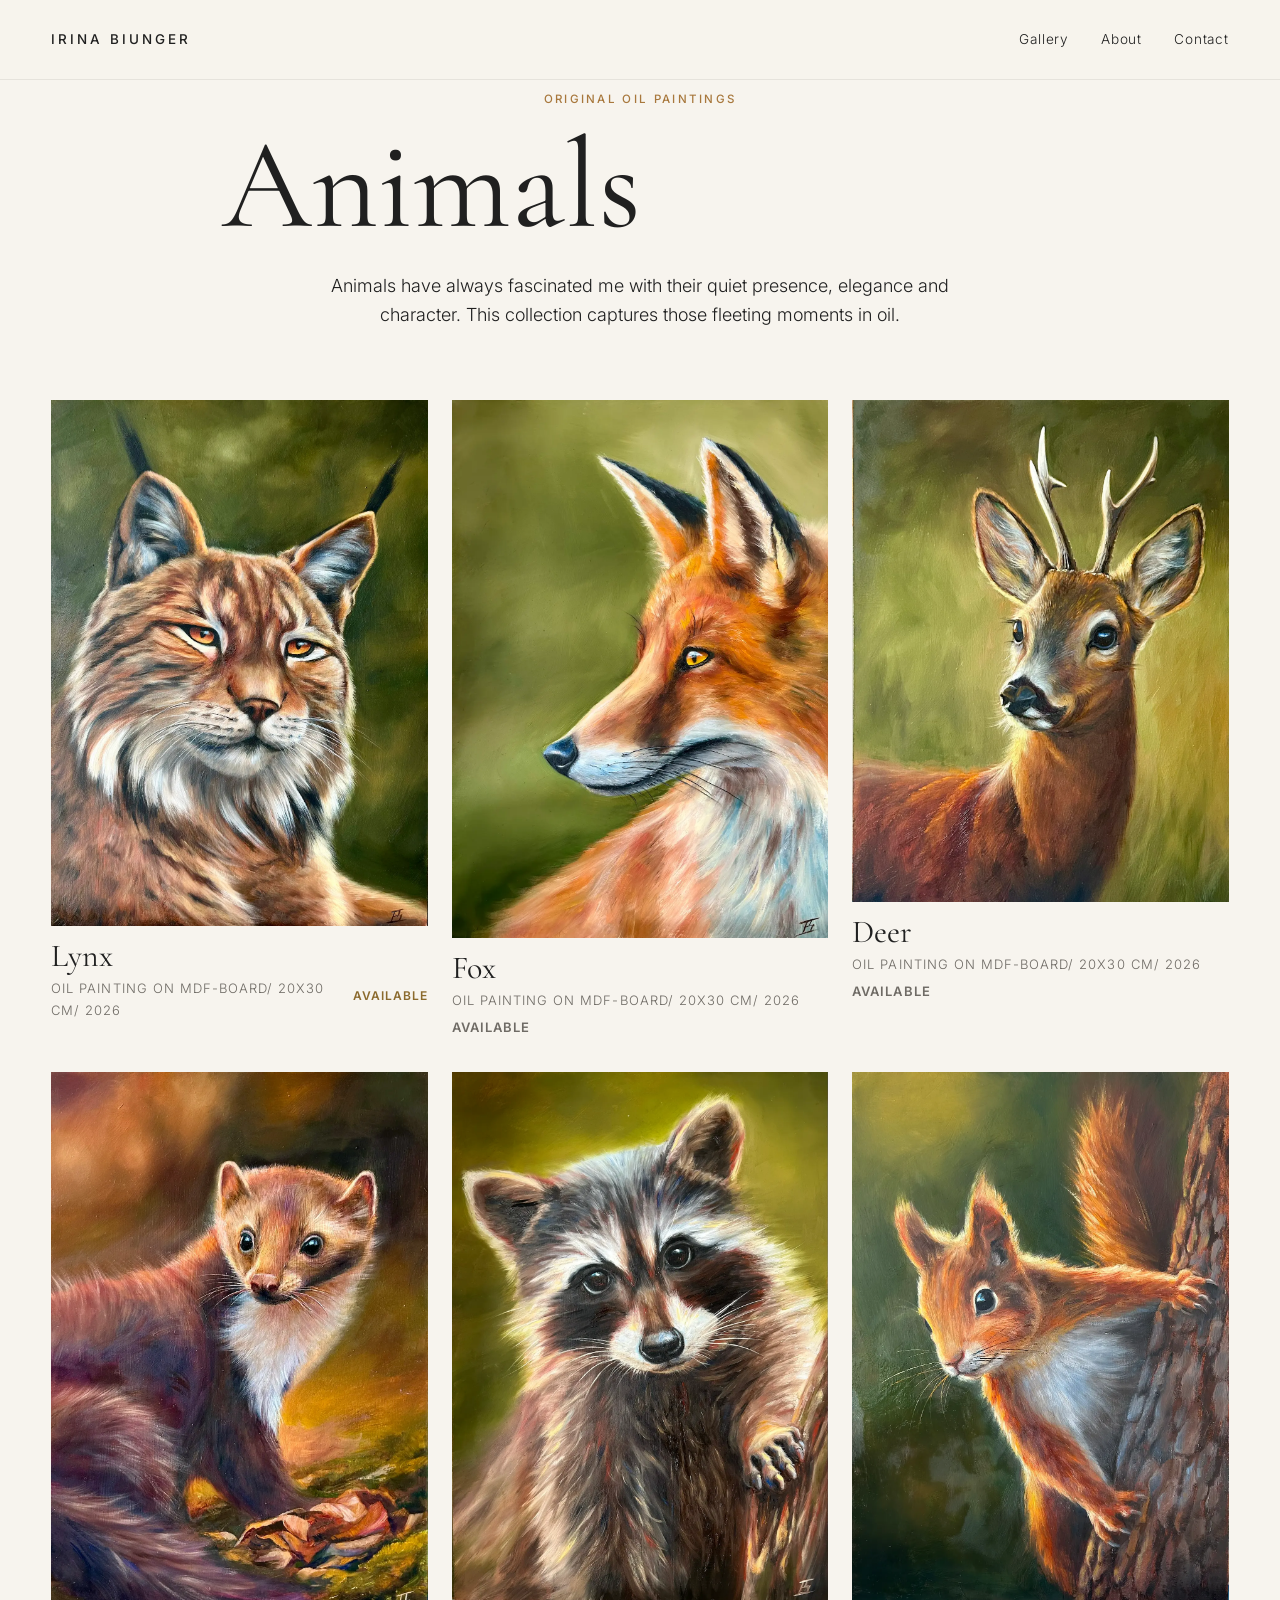
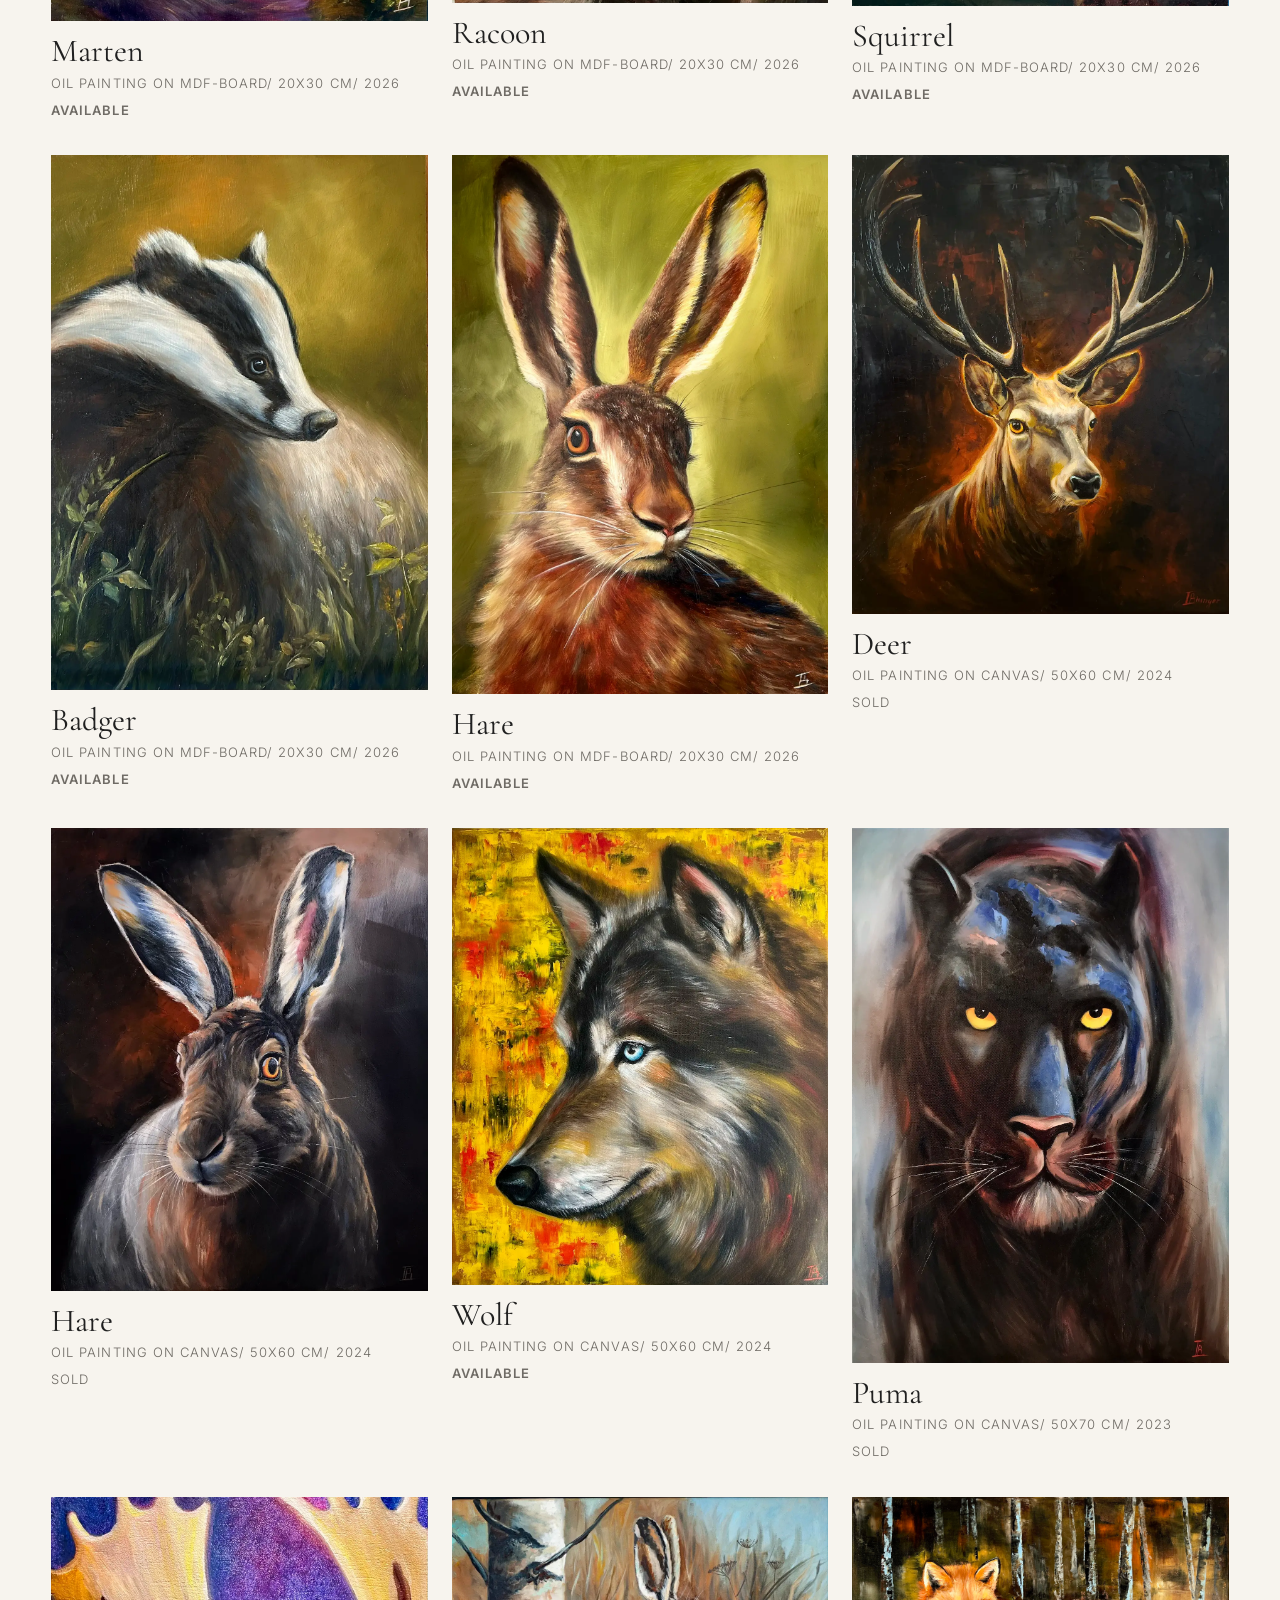
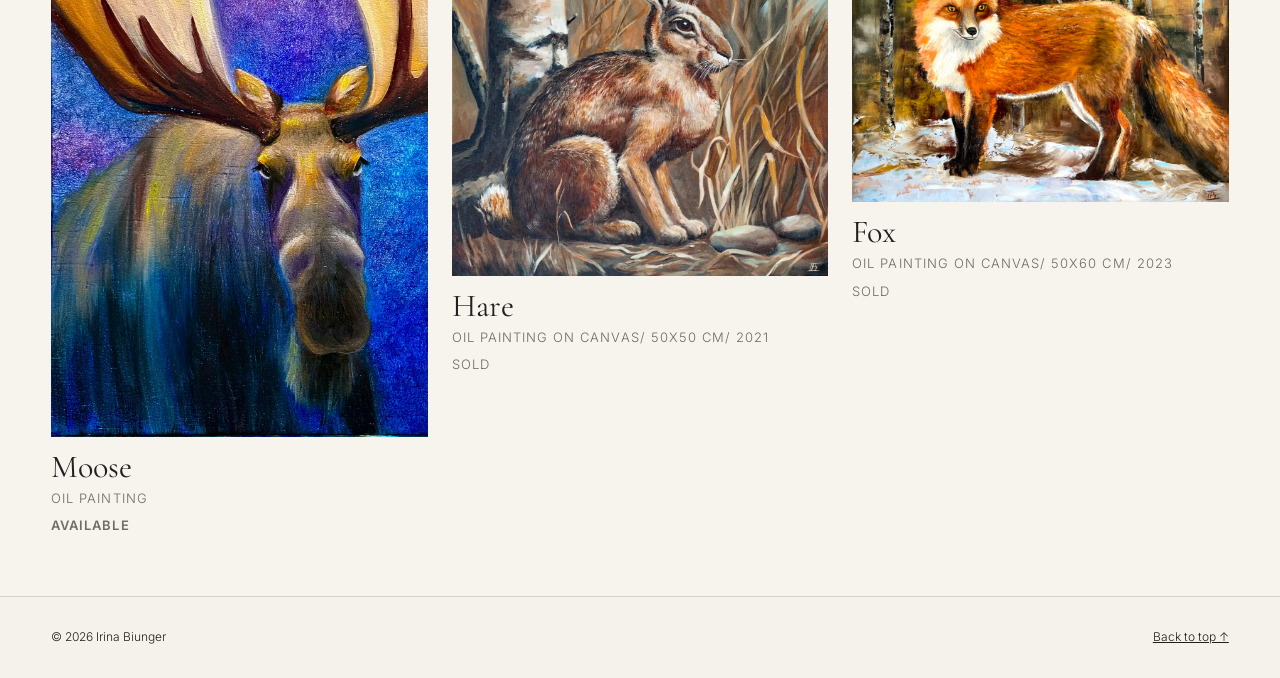
==== commit f04c6d01: "height changed" ====
--- a/animals.html
+++ b/animals.html
@@ -202,7 +202,7 @@
          <div class="painting-details">
           <h2>Moose</h2>
           <p>Oil painting</p>
-          <p class="status sold">Sold</p>
+          <p class="status available">Available</p>
         </div>
       </article>
 
--- a/style.css
+++ b/style.css
@@ -549,8 +549,8 @@
 .painting-card img {
   display: block;
   width: 100%;
-  aspect-ratio: 2 / 3;
-  object-fit: cover;
+  height: auto;
+  display: block;
   transition: transform 0.3s ease;
 }
 
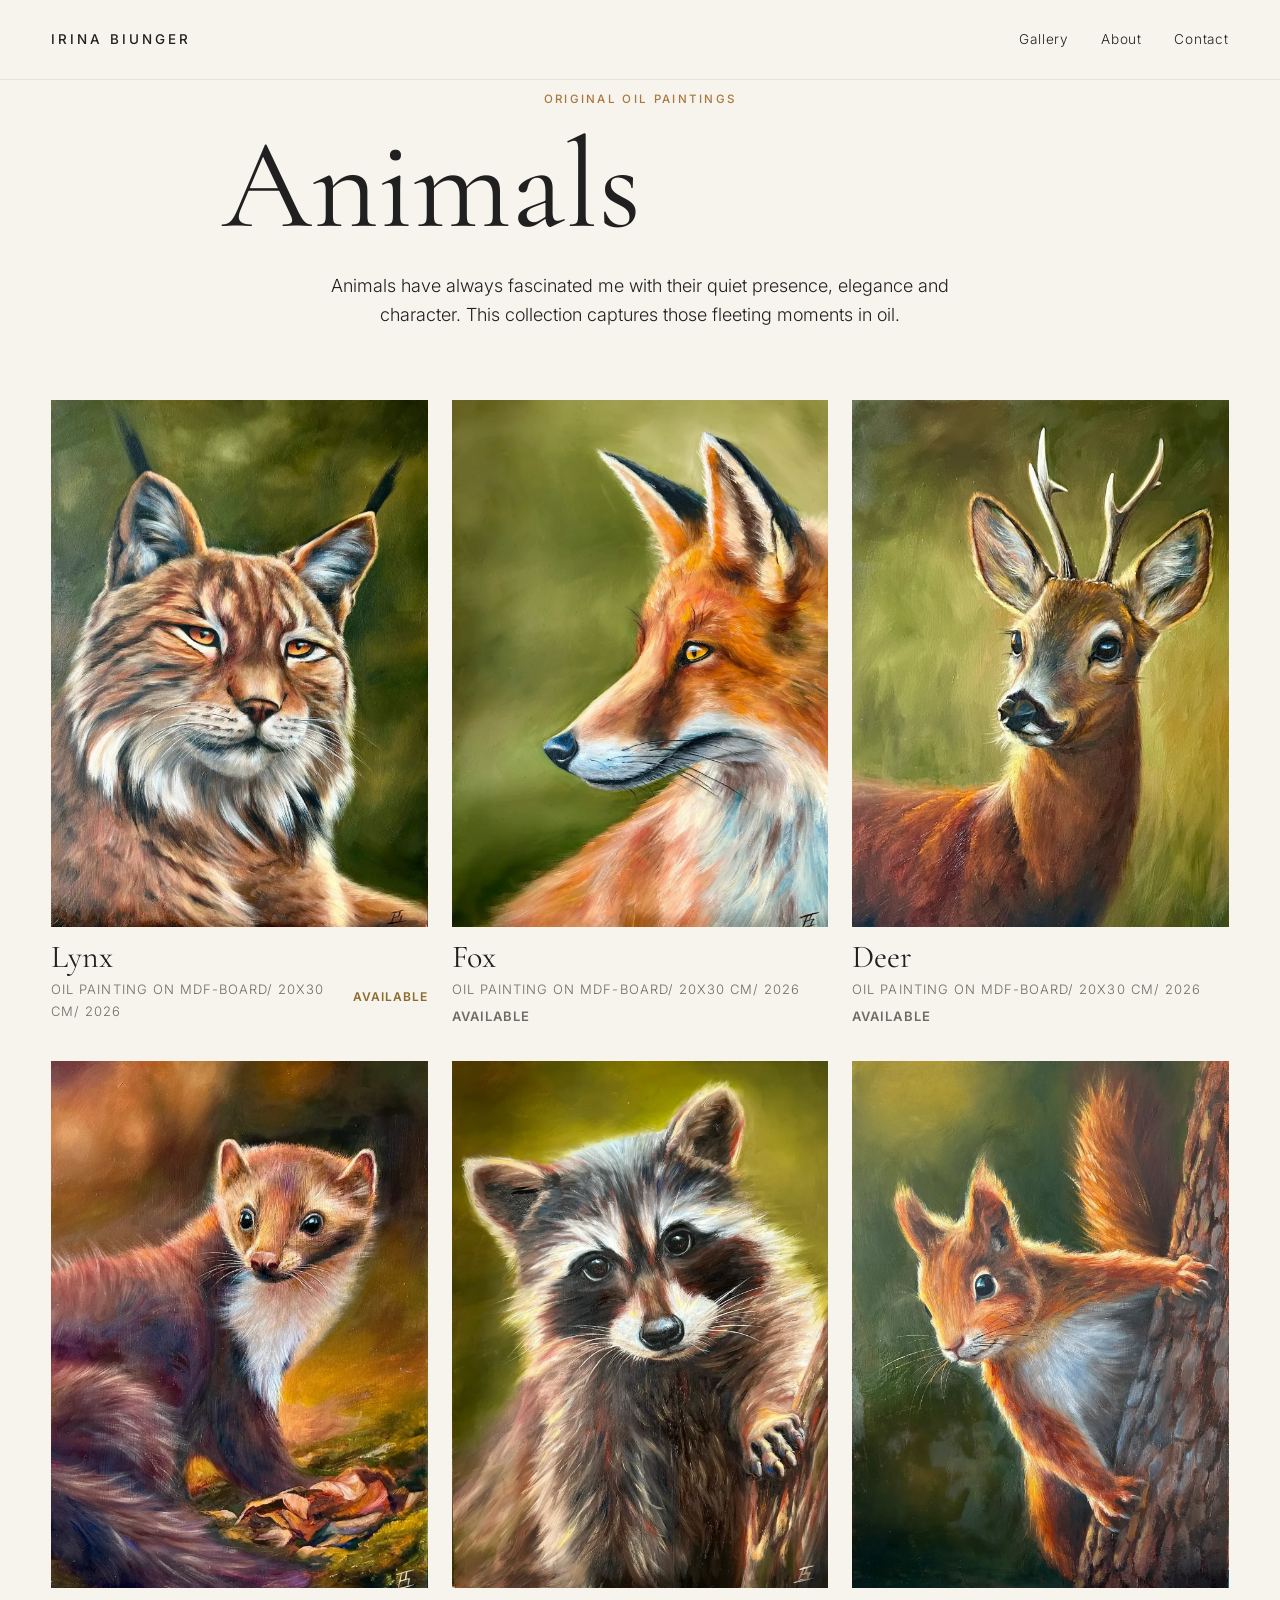
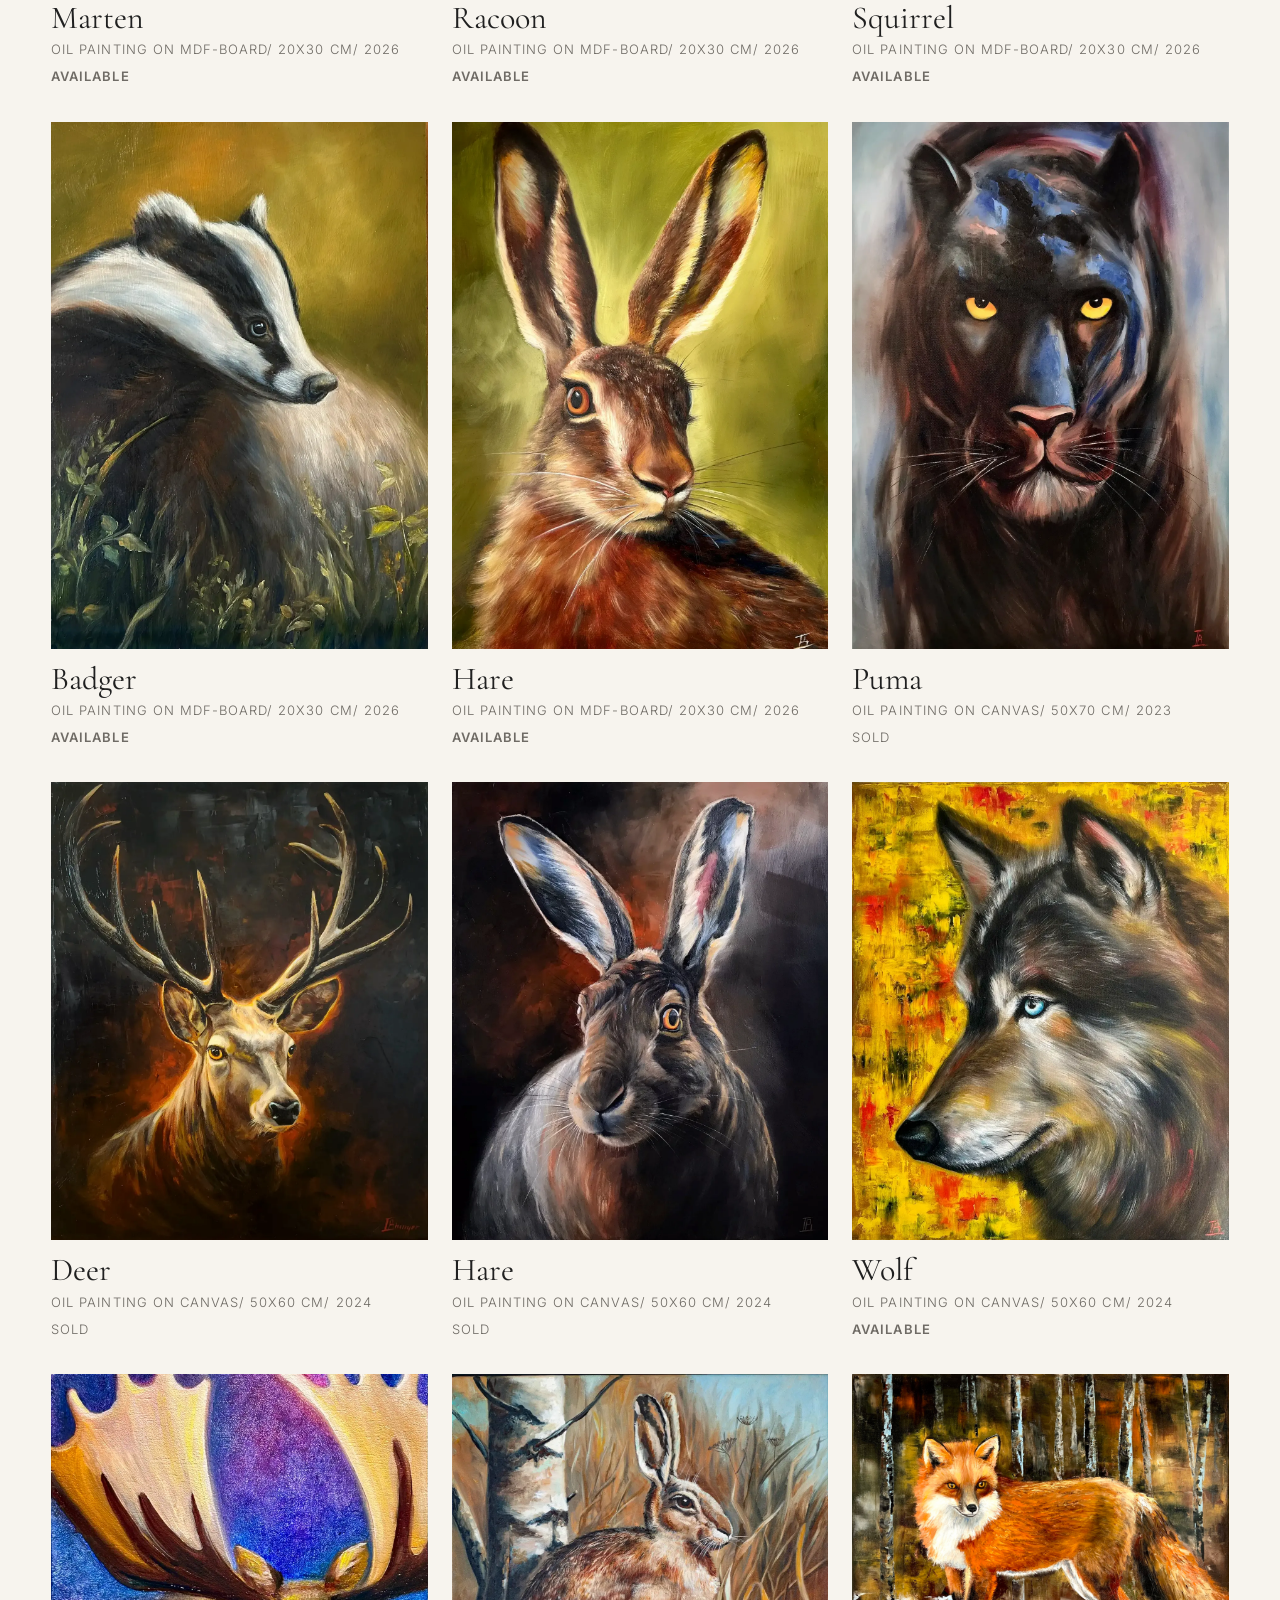
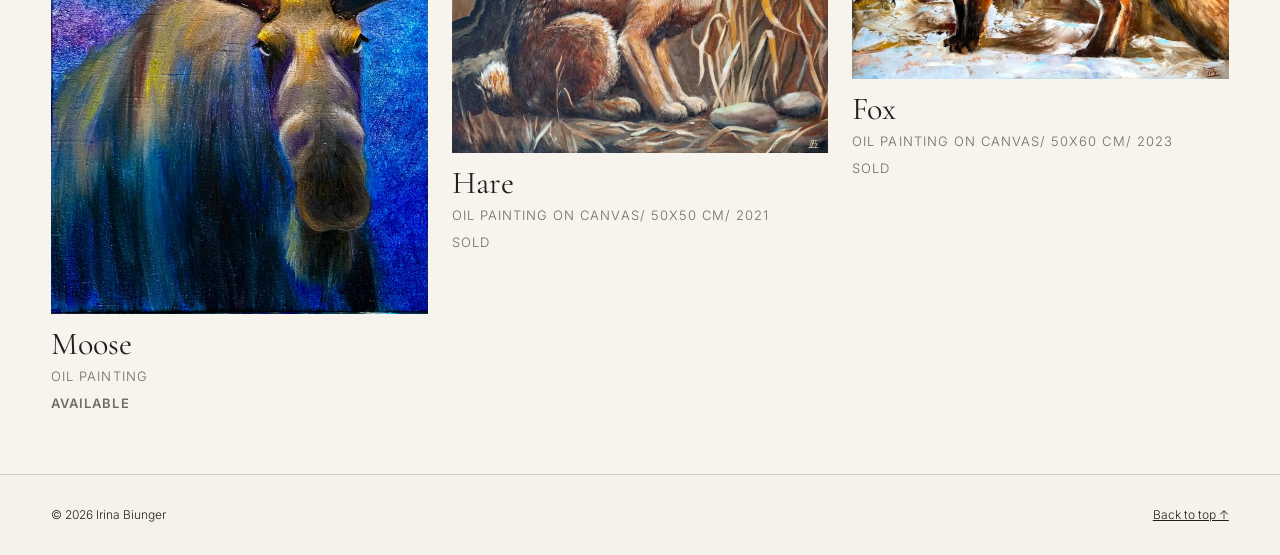
==== commit aedd8941: "Optimize image sizes" ====
--- a/animals.html
+++ b/animals.html
@@ -141,6 +141,19 @@
         </div>
       </article>
 
+      <article class="painting-card">
+        <img
+          src="images/forest_encounters/animals-puma-1.webp"
+          alt="Puma oil painting by Irina Biunger"
+        >
+
+         <div class="painting-details">
+          <h2>Puma</h2>
+          <p>Oil painting on canvas/ 50x70 cm/ 2023</p>
+          <p class="status sold">Sold</p>
+        </div>
+      </article>
+
         <article class="painting-card">
         <img
           src="images/forest_encounters/animals-deer-2.webp"
@@ -180,17 +193,7 @@
         </div>
       </article>
 
-        <article class="painting-card">
-        <img
-          src="images/forest_encounters/animals-puma-1.webp"
-          alt="Puma oil painting by Irina Biunger"
-        >
-
-         <div class="painting-details">
-          <h2>Puma</h2>
-          <p>Oil painting on canvas/ 50x70 cm/ 2023</p>
-          <p class="status sold">Sold</p>
-        </div>
+        
 
       </article>
         <article class="painting-card">
--- a/style.css
+++ b/style.css
@@ -550,7 +550,8 @@
   display: block;
   width: 100%;
   height: auto;
-  display: block;
+  object fit: fill;
+  background-color: #f3f0e9;
   transition: transform 0.3s ease;
 }
 
